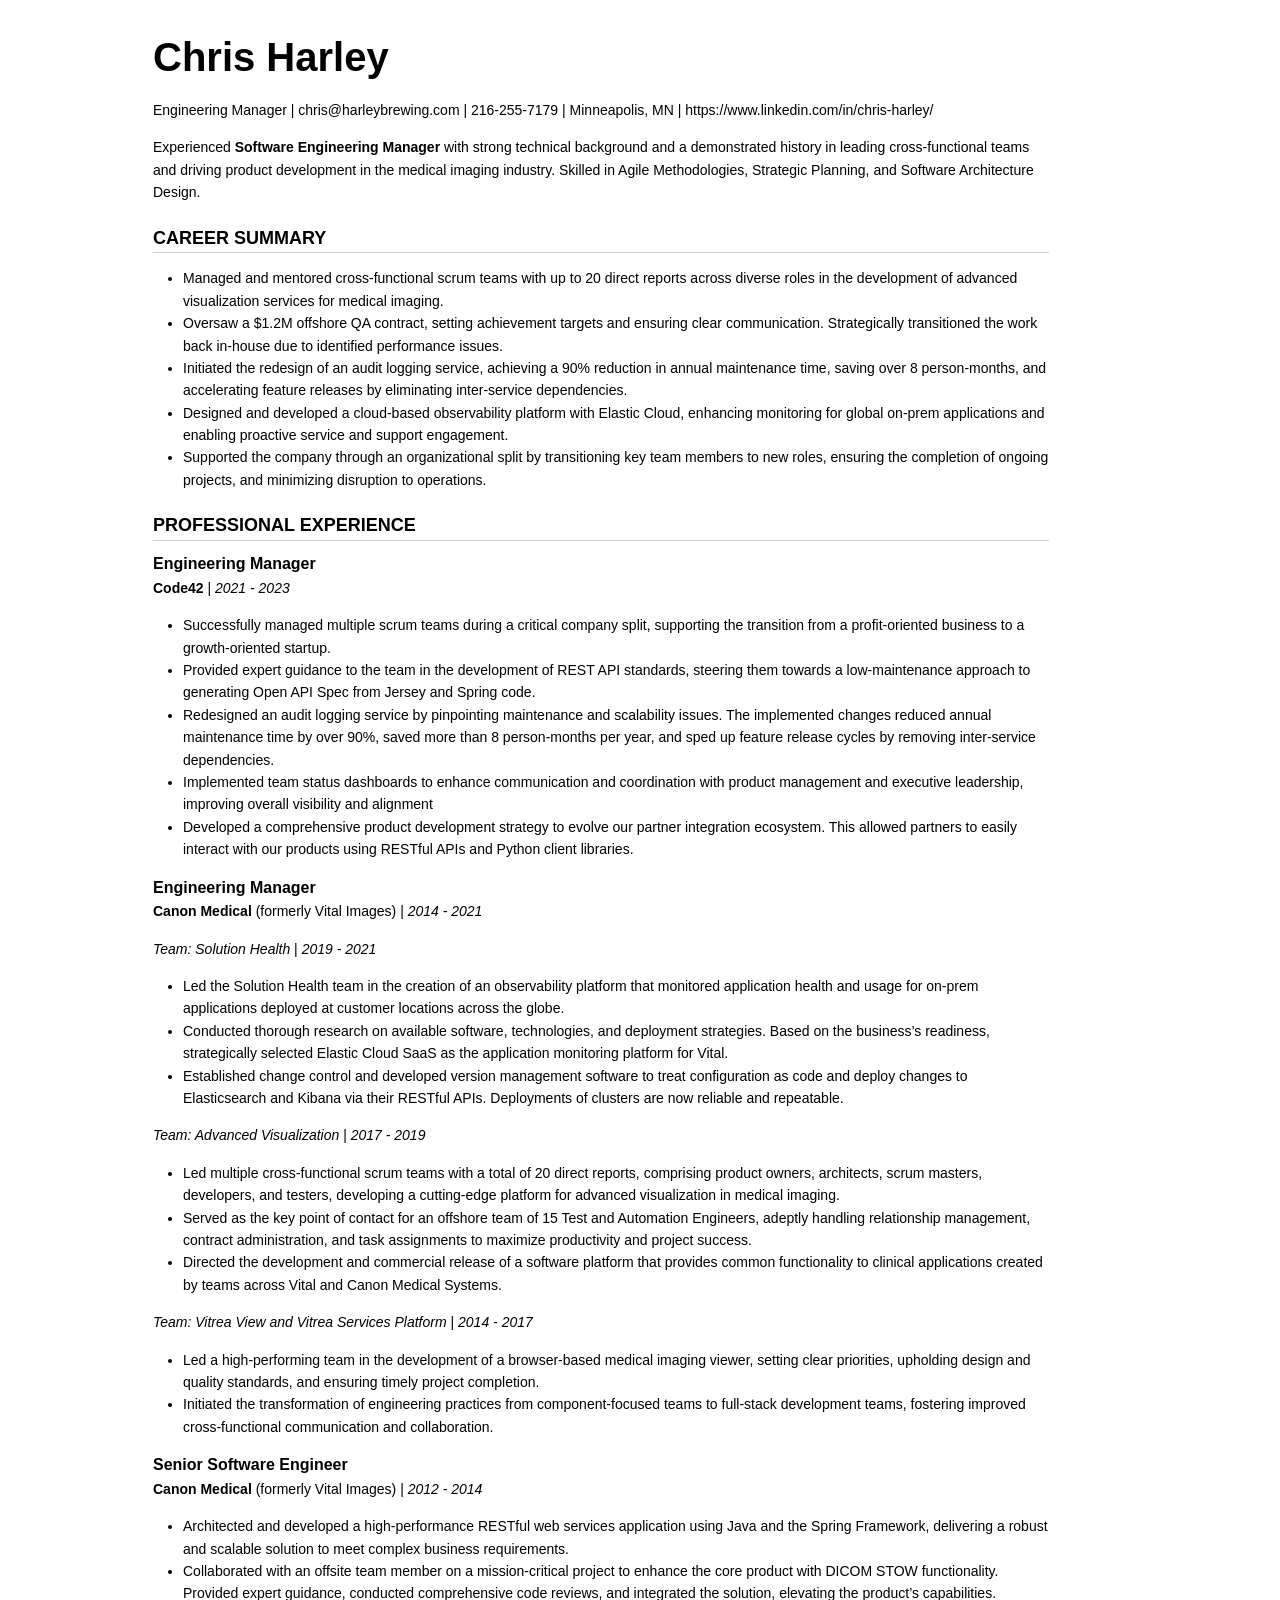
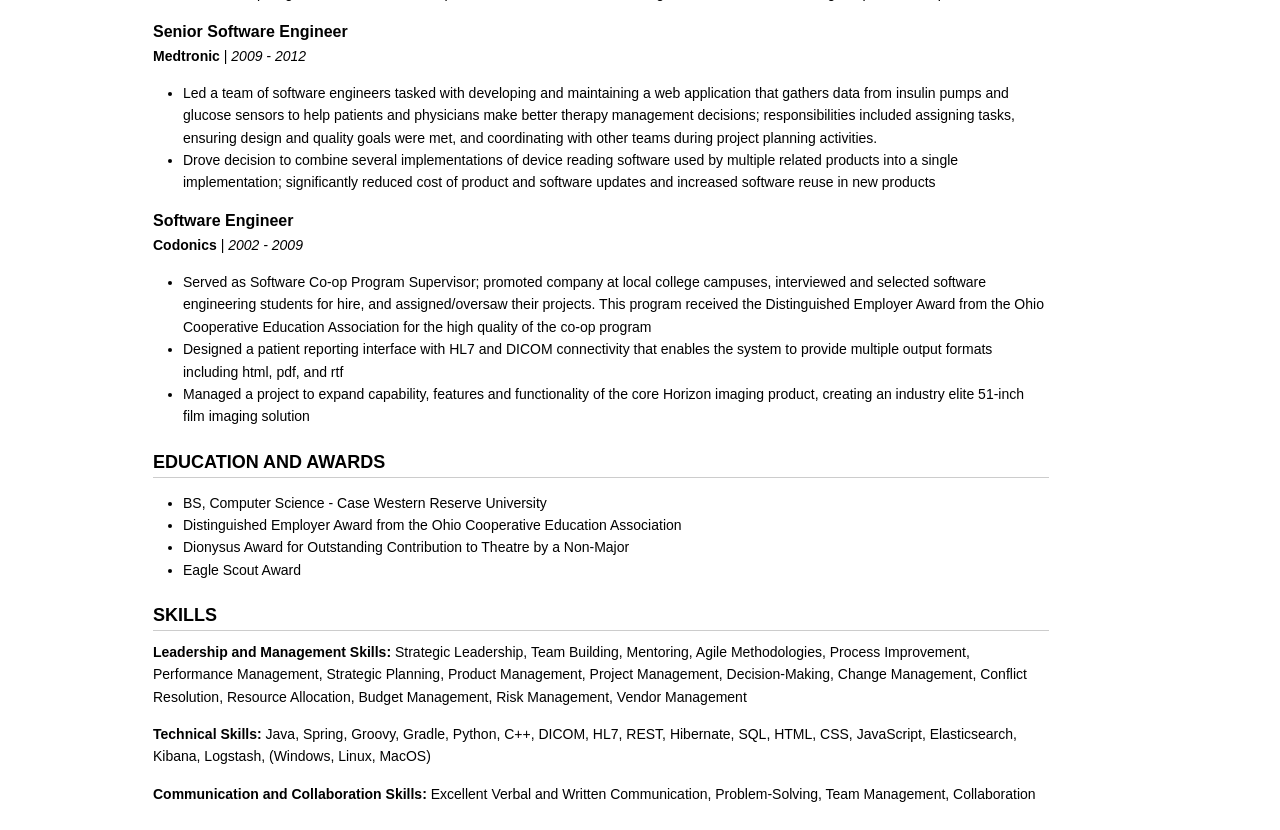
==== chris-harley-resume.html @ dcc88546 "Updated EM Experience at Canon to clarify titles and teams" ====
<!DOCTYPE html>
<html xmlns="http://www.w3.org/1999/xhtml" lang="" xml:lang="">
<head>
  <meta charset="utf-8" />
  <meta name="generator" content="pandoc" />
  <meta name="viewport" content="width=device-width, initial-scale=1.0, user-scalable=yes" />
  <title>chris-harley-resume</title>
  <style>
    code{white-space: pre-wrap;}
    span.smallcaps{font-variant: small-caps;}
    div.columns{display: flex; gap: min(4vw, 1.5em);}
    div.column{flex: auto; overflow-x: auto;}
    div.hanging-indent{margin-left: 1.5em; text-indent: -1.5em;}
    /* The extra [class] is a hack that increases specificity enough to
       override a similar rule in reveal.js */
    ul.task-list[class]{list-style: none;}
    ul.task-list li input[type="checkbox"] {
      font-size: inherit;
      width: 0.8em;
      margin: 0 0.8em 0.2em -1.6em;
      vertical-align: middle;
    }
    .display.math{display: block; text-align: center; margin: 0.5rem auto;}
  </style>
  <link rel="stylesheet" href="css/resume-stylesheet.css" />
  <!--[if lt IE 9]>
    <script src="//cdnjs.cloudflare.com/ajax/libs/html5shiv/3.7.3/html5shiv-printshiv.min.js"></script>
  <![endif]-->
</head>
<body>
<h1 id="chris-harley">Chris Harley</h1>
<p>Engineering Manager | chris@harleybrewing.com | 216-255-7179 |
Minneapolis, MN | https://www.linkedin.com/in/chris-harley/</p>
<p>Experienced <strong>Software Engineering Manager</strong> with strong
technical background and a demonstrated history in leading
cross-functional teams and driving product development in the medical
imaging industry. Skilled in Agile Methodologies, Strategic Planning,
and Software Architecture Design.</p>
<h2 id="career-summary">CAREER SUMMARY</h2>
<ul>
<li>Managed and mentored cross-functional scrum teams with up to 20
direct reports across diverse roles in the development of advanced
visualization services for medical imaging.</li>
<li>Oversaw a $1.2M offshore QA contract, setting achievement targets
and ensuring clear communication. Strategically transitioned the work
back in-house due to identified performance issues.</li>
<li>Initiated the redesign of an audit logging service, achieving a 90%
reduction in annual maintenance time, saving over 8 person-months, and
accelerating feature releases by eliminating inter-service
dependencies.</li>
<li>Designed and developed a cloud-based observability platform with
Elastic Cloud, enhancing monitoring for global on-prem applications and
enabling proactive service and support engagement.</li>
<li>Supported the company through an organizational split by
transitioning key team members to new roles, ensuring the completion of
ongoing projects, and minimizing disruption to operations.</li>
</ul>
<h2 id="professional-experience">PROFESSIONAL EXPERIENCE</h2>
<h3 id="engineering-manager">Engineering Manager</h3>
<p><strong>Code42</strong> | <em>2021 - 2023</em></p>
<ul>
<li>Successfully managed multiple scrum teams during a critical company
split, supporting the transition from a profit-oriented business to a
growth-oriented startup.</li>
<li>Provided expert guidance to the team in the development of REST API
standards, steering them towards a low-maintenance approach to
generating Open API Spec from Jersey and Spring code.</li>
<li>Redesigned an audit logging service by pinpointing maintenance and
scalability issues. The implemented changes reduced annual maintenance
time by over 90%, saved more than 8 person-months per year, and sped up
feature release cycles by removing inter-service dependencies.</li>
<li>Implemented team status dashboards to enhance communication and
coordination with product management and executive leadership, improving
overall visibility and alignment</li>
<li>Developed a comprehensive product development strategy to evolve our
partner integration ecosystem. This allowed partners to easily interact
with our products using RESTful APIs and Python client libraries.</li>
</ul>
<h3 id="engineering-manager-1">Engineering Manager</h3>
<p><strong>Canon Medical</strong> (formerly Vital Images) | <em>2014 -
2021</em></p>
<p><em>Team: Solution Health</em> | <em>2019 - 2021</em></p>
<ul>
<li>Led the Solution Health team in the creation of an observability
platform that monitored application health and usage for on-prem
applications deployed at customer locations across the globe.</li>
<li>Conducted thorough research on available software, technologies, and
deployment strategies. Based on the business’s readiness, strategically
selected Elastic Cloud SaaS as the application monitoring platform for
Vital.</li>
<li>Established change control and developed version management software
to treat configuration as code and deploy changes to Elasticsearch and
Kibana via their RESTful APIs. Deployments of clusters are now reliable
and repeatable.</li>
</ul>
<p><em>Team: Advanced Visualization</em> | <em>2017 - 2019</em></p>
<ul>
<li>Led multiple cross-functional scrum teams with a total of 20 direct
reports, comprising product owners, architects, scrum masters,
developers, and testers, developing a cutting-edge platform for advanced
visualization in medical imaging.</li>
<li>Served as the key point of contact for an offshore team of 15 Test
and Automation Engineers, adeptly handling relationship management,
contract administration, and task assignments to maximize productivity
and project success.</li>
<li>Directed the development and commercial release of a software
platform that provides common functionality to clinical applications
created by teams across Vital and Canon Medical Systems.</li>
</ul>
<p><em>Team: Vitrea View and Vitrea Services Platform</em> | <em>2014 -
2017</em></p>
<ul>
<li>Led a high-performing team in the development of a browser-based
medical imaging viewer, setting clear priorities, upholding design and
quality standards, and ensuring timely project completion.</li>
<li>Initiated the transformation of engineering practices from
component-focused teams to full-stack development teams, fostering
improved cross-functional communication and collaboration.</li>
</ul>
<h3 id="senior-software-engineer">Senior Software Engineer</h3>
<p><strong>Canon Medical</strong> (formerly Vital Images) | <em>2012 -
2014</em></p>
<ul>
<li>Architected and developed a high-performance RESTful web services
application using Java and the Spring Framework, delivering a robust and
scalable solution to meet complex business requirements.</li>
<li>Collaborated with an offsite team member on a mission-critical
project to enhance the core product with DICOM STOW functionality.
Provided expert guidance, conducted comprehensive code reviews, and
integrated the solution, elevating the product’s capabilities.</li>
</ul>
<h3 id="senior-software-engineer-1">Senior Software Engineer</h3>
<p><strong>Medtronic</strong> | <em>2009 - 2012</em></p>
<ul>
<li>Led a team of software engineers tasked with developing and
maintaining a web application that gathers data from insulin pumps and
glucose sensors to help patients and physicians make better therapy
management decisions; responsibilities included assigning tasks,
ensuring design and quality goals were met, and coordinating with other
teams during project planning activities.</li>
<li>Drove decision to combine several implementations of device reading
software used by multiple related products into a single implementation;
significantly reduced cost of product and software updates and increased
software reuse in new products</li>
</ul>
<h3 id="software-engineer">Software Engineer</h3>
<p><strong>Codonics</strong> | <em>2002 - 2009</em></p>
<ul>
<li>Served as Software Co-op Program Supervisor; promoted company at
local college campuses, interviewed and selected software engineering
students for hire, and assigned/oversaw their projects. This program
received the Distinguished Employer Award from the Ohio Cooperative
Education Association for the high quality of the co-op program</li>
<li>Designed a patient reporting interface with HL7 and DICOM
connectivity that enables the system to provide multiple output formats
including html, pdf, and rtf</li>
<li>Managed a project to expand capability, features and functionality
of the core Horizon imaging product, creating an industry elite 51-inch
film imaging solution</li>
</ul>
<h2 id="education-and-awards">EDUCATION AND AWARDS</h2>
<ul>
<li>BS, Computer Science - Case Western Reserve University</li>
<li>Distinguished Employer Award from the Ohio Cooperative Education
Association</li>
<li>Dionysus Award for Outstanding Contribution to Theatre by a
Non-Major</li>
<li>Eagle Scout Award</li>
</ul>
<h2 id="skills">SKILLS</h2>
<p><strong>Leadership and Management Skills:</strong> Strategic
Leadership, Team Building, Mentoring, Agile Methodologies, Process
Improvement, Performance Management, Strategic Planning, Product
Management, Project Management, Decision-Making, Change Management,
Conflict Resolution, Resource Allocation, Budget Management, Risk
Management, Vendor Management</p>
<p><strong>Technical Skills:</strong> Java, Spring, Groovy, Gradle,
Python, C++, DICOM, HL7, REST, Hibernate, SQL, HTML, CSS, JavaScript,
Elasticsearch, Kibana, Logstash, (Windows, Linux, MacOS)</p>
<p><strong>Communication and Collaboration Skills:</strong> Excellent
Verbal and Written Communication, Problem-Solving, Team Management,
Collaboration</p>
</body>
</html>
---- css/resume-stylesheet.css ----
/*! normalize.css v2.1.3 | MIT License | git.io/normalize */

/* ==========================================================================
   HTML5 display definitions
   ========================================================================== */

/**
 * Correct `block` display not defined in IE 8/9.
 */

article,
aside,
details,
figcaption,
figure,
footer,
header,
hgroup,
main,
nav,
section,
summary {
    display: block;
}

/**
 * Correct `inline-block` display not defined in IE 8/9.
 */

audio,
canvas,
video {
    display: inline-block;
}

/**
 * Prevent modern browsers from displaying `audio` without controls.
 * Remove excess height in iOS 5 devices.
 */

audio:not([controls]) {
    display: none;
    height: 0;
}

/**
 * Address `[hidden]` styling not present in IE 8/9.
 * Hide the `template` element in IE, Safari, and Firefox < 22.
 */

[hidden],
template {
    display: none;
}

/* ==========================================================================
   Base
   ========================================================================== */

/**
 * 1. Set default font family to sans-serif.
 * 2. Prevent iOS text size adjust after orientation change, without disabling
 *    user zoom.
 */

html {
    font-family: sans-serif;
    /* 1 */
    -ms-text-size-adjust: 100%;
    /* 2 */
    -webkit-text-size-adjust: 100%;
    /* 2 */
}

/**
 * Remove default margin.
 */

body {
    margin: 0;
}

/* ==========================================================================
   Links
   ========================================================================== */

/**
 * Remove the gray background color from active links in IE 10.
 */

a {
    background: transparent;
}

/**
 * Address `outline` inconsistency between Chrome and other browsers.
 */

a:focus {
    outline: thin dotted;
}

/**
 * Improve readability when focused and also mouse hovered in all browsers.
 */

a:active,
a:hover {
    outline: 0;
}

/* ==========================================================================
   Typography
   ========================================================================== */

/**
 * Address variable `h1` font-size and margin within `section` and `article`
 * contexts in Firefox 4+, Safari 5, and Chrome.
 */

h1 {
    font-size: 2em;
    margin: 0.67em 0;
}

/**
 * Address styling not present in IE 8/9, Safari 5, and Chrome.
 */

abbr[title] {
    border-bottom: 1px dotted;
}

/**
 * Address style set to `bolder` in Firefox 4+, Safari 5, and Chrome.
 */

b,
strong {
    font-weight: bold;
}

/**
 * Address styling not present in Safari 5 and Chrome.
 */

dfn {
    font-style: italic;
}

/**
 * Address differences between Firefox and other browsers.
 */

hr {
    -moz-box-sizing: content-box;
    box-sizing: content-box;
    height: 0;
}

/**
 * Address styling not present in IE 8/9.
 */

mark {
    background: #ff0;
    color: #000;
}

/**
 * Correct font family set oddly in Safari 5 and Chrome.
 */

code,
kbd,
pre,
samp {
    font-family: monospace, serif;
    font-size: 1em;
}

/**
 * Improve readability of pre-formatted text in all browsers.
 */

pre {
    white-space: pre-wrap;
}

/**
 * Set consistent quote types.
 */

q {
    quotes: "\201C""\201D""\2018""\2019";
}

/**
 * Address inconsistent and variable font size in all browsers.
 */

small {
    font-size: 80%;
}

/**
 * Prevent `sub` and `sup` affecting `line-height` in all browsers.
 */

sub,
sup {
    font-size: 75%;
    line-height: 0;
    position: relative;
    vertical-align: baseline;
}

sup {
    top: -0.5em;
}

sub {
    bottom: -0.25em;
}

/* ==========================================================================
   Embedded content
   ========================================================================== */

/**
 * Remove border when inside `a` element in IE 8/9.
 */

img {
    border: 0;
}

/**
 * Correct overflow displayed oddly in IE 9.
 */

svg:not(:root) {
    overflow: hidden;
}

/* ==========================================================================
   Figures
   ========================================================================== */

/**
 * Address margin not present in IE 8/9 and Safari 5.
 */

figure {
    margin: 0;
}

/* ==========================================================================
   Forms
   ========================================================================== */

/**
 * Define consistent border, margin, and padding.
 */

fieldset {
    border: 1px solid #c0c0c0;
    margin: 0 2px;
    padding: 0.35em 0.625em 0.75em;
}

/**
 * 1. Correct `color` not being inherited in IE 8/9.
 * 2. Remove padding so people aren't caught out if they zero out fieldsets.
 */

legend {
    border: 0;
    /* 1 */
    padding: 0;
    /* 2 */
}

/**
 * 1. Correct font family not being inherited in all browsers.
 * 2. Correct font size not being inherited in all browsers.
 * 3. Address margins set differently in Firefox 4+, Safari 5, and Chrome.
 */

button,
input,
select,
textarea {
    font-family: inherit;
    /* 1 */
    font-size: 100%;
    /* 2 */
    margin: 0;
    /* 3 */
}

/**
 * Address Firefox 4+ setting `line-height` on `input` using `!important` in
 * the UA stylesheet.
 */

button,
input {
    line-height: normal;
}

/**
 * Address inconsistent `text-transform` inheritance for `button` and `select`.
 * All other form control elements do not inherit `text-transform` values.
 * Correct `button` style inheritance in Chrome, Safari 5+, and IE 8+.
 * Correct `select` style inheritance in Firefox 4+ and Opera.
 */

button,
select {
    text-transform: none;
}

/**
 * 1. Avoid the WebKit bug in Android 4.0.* where (2) destroys native `audio`
 *    and `video` controls.
 * 2. Correct inability to style clickable `input` types in iOS.
 * 3. Improve usability and consistency of cursor style between image-type
 *    `input` and others.
 */

button,
html input[type="button"],
/* 1 */
input[type="reset"],
input[type="submit"] {
    -webkit-appearance: button;
    /* 2 */
    cursor: pointer;
    /* 3 */
}

/**
 * Re-set default cursor for disabled elements.
 */

button[disabled],
html input[disabled] {
    cursor: default;
}

/**
 * 1. Address box sizing set to `content-box` in IE 8/9/10.
 * 2. Remove excess padding in IE 8/9/10.
 */

input[type="checkbox"],
input[type="radio"] {
    box-sizing: border-box;
    /* 1 */
    padding: 0;
    /* 2 */
}

/**
 * 1. Address `appearance` set to `searchfield` in Safari 5 and Chrome.
 * 2. Address `box-sizing` set to `border-box` in Safari 5 and Chrome
 *    (include `-moz` to future-proof).
 */

input[type="search"] {
    -webkit-appearance: textfield;
    /* 1 */
    -moz-box-sizing: content-box;
    -webkit-box-sizing: content-box;
    /* 2 */
    box-sizing: content-box;
}

/**
 * Remove inner padding and search cancel button in Safari 5 and Chrome
 * on OS X.
 */

input[type="search"]::-webkit-search-cancel-button,
input[type="search"]::-webkit-search-decoration {
    -webkit-appearance: none;
}

/**
 * Remove inner padding and border in Firefox 4+.
 */

button::-moz-focus-inner,
input::-moz-focus-inner {
    border: 0;
    padding: 0;
}

/**
 * 1. Remove default vertical scrollbar in IE 8/9.
 * 2. Improve readability and alignment in all browsers.
 */

textarea {
    overflow: auto;
    /* 1 */
    vertical-align: top;
    /* 2 */
}

/* ==========================================================================
   Tables
   ========================================================================== */

/**
 * Remove most spacing between table cells.
 */

table {
    border-collapse: collapse;
    border-spacing: 0;
}

.go-top {
    position: fixed;
    bottom: 2em;
    right: 2em;
    text-decoration: none;
    background-color: #E0E0E0;
    font-size: 12px;
    padding: 1em;
    display: inline;
}

/* Github css */


@font-face {
    font-family: 'Roboto';
    font-style: normal;
    font-weight: 100;
    src: local('Roboto Thin'), local('Roboto-Thin'), url(http://themes.googleusercontent.com/static/fonts/roboto/v10/vzIUHo9z-oJ4WgkpPOtg1_esZW2xOQ-xsNqO47m55DA.woff) format('woff');
}


html,
body {
    margin: auto;
    padding-right: 1em;
    padding-left: 1em;
    max-width: 64em;
    color: black;
}

*:not('#mkdbuttons') {
    margin: 0;
    padding: 0
}

body {
    font: 13.34pxHelvetica;
    -webkit-font-smoothing: subpixel-antialiased;
    line-height: 1.4;
    padding: 3px;
    background: #fff;
    border-radius: 3px;
    -moz-border-radius: 3px;
    -webkit-border-radius: 3px
}

p {
    margin: 1em 0
}

a {
    color: #4183c4;
    text-decoration: none
}

body {
    background-color: #fff;
    padding: 10px;
    margin: 15px;
    font-size: 14px;
    line-height: 1.6
}

body>*:first-child {
    margin-top: 0 !important
}

body>*:last-child {
    margin-bottom: 0 !important
}

@media screen {
    body {
        box-shadow: none
    }
}

h1,
h2,
h3,
h4,
h5,
h6 {
    margin: 20px 0 10px;
    padding: 0;
    font-weight: bold;
    -webkit-font-smoothing: subpixel-antialiased;
    cursor: text
}

h1 {
    font-size: 40px;
    color: #000;
    text-align: left
}

h2 {
    font-size: 18px;
    border-bottom: 1px solid #ccc;
    color: #000
}

h3 {
    font-size: 16px;
    color: #000;
    -webkit-margin-before: 0.01em;
    -webkit-margin-after: 0.01em;
}

h4 {
    font-size: 14px;
    color: #000;
    text-align: center;
    -webkit-margin-before: 0.02em;
    -webkit-margin-after: 0.02em;
}

h5 {
    font-size: 14px;
    color: #333;
    text-align: center
}

h6 {
    color: #777;
    font-size: 14px;
    text-align: center
}

p,
blockquote,
table,
pre {
    margin: 15px 0
}

ul {
    padding-left: 30px
}

ol {
    padding-left: 30px
}

ol li ul:first-of-type {
    margin-top: 0
}

hr {
    background: transparent url([data-uri]) repeat-x 0 0;
    border: 0 none;
    color: #ccc;
    height: 4px;
    padding: 0
}

body>h2:first-child {
    margin-top: 0;
    padding-top: 0
}

body>h1:first-child {
    margin-top: 0;
    padding-top: 0
}

body>h1:first-child+h2 {
    margin-top: 0;
    padding-top: 0
}

body>h3:first-child,
body>h4:first-child,
body>h5:first-child,
body>h6:first-child {
    margin-top: 0;
    padding-top: 0
}

a:first-child h1,
a:first-child h2,
a:first-child h3,
a:first-child h4,
a:first-child h5,
a:first-child h6 {
    margin-top: 0;
    padding-top: 0
}

h1+p,
h2+p,
h3+p,
h4+p,
h5+p,
h6+p,
ul li>:first-child,
ol li>:first-child {
    margin-top: 0
}

dl {
    padding: 0
}

dl dt {
    font-size: 14px;
    font-weight: bold;
    font-style: italic;
    padding: 0;
    margin: 15px 0 5px
}

dl dt:first-child {
    padding: 0
}

dl dt>:first-child {
    margin-top: 0
}

dl dt>:last-child {
    margin-bottom: 0
}

dl dd {
    margin: 0 0 15px;
    padding: 0 15px
}

dl dd>:first-child {
    margin-top: 0
}

dl dd>:last-child {
    margin-bottom: 0
}

blockquote {
    border-left: 4px solid #DDD;
    padding: 0 15px;
    color: #777
}

blockquote>:first-child {
    margin-top: 0
}

blockquote>:last-child {
    margin-bottom: 0
}

table {
    border-collapse: collapse;
    border-spacing: 0;
    font-size: 100%;
    font: inherit
}

table th {
    font-weight: bold;
    border: 1px solid #ccc;
    padding: 6px 13px
}

table td {
    border: 1px solid #ccc;
    padding: 6px 13px
}

table tr {
    border-top: 1px solid #ccc;
    background-color: #fff
}

table tr:nth-child(2n) {
    background-color: #f8f8f8
}

img {
    max-width: 100%
}

code,
tt {
    margin: 0 2px;
    padding: 0 5px;
    white-space: nowrap;
    border: 1px solid #eaeaea;
    background-color: #f8f8f8;
    border-radius: 3px;
    font-family: Consolas, 'Liberation Mono', Courier, monospace;
    font-size: 12px;
    color: #333
}

pre>code {
    margin: 0;
    padding: 0;
    white-space: pre;
    border: 0;
    background: transparent
}

.highlight pre {
    background-color: #f8f8f8;
    border: 1px solid #ccc;
    font-size: 13px;
    line-height: 19px;
    overflow: auto;
    padding: 6px 10px;
    border-radius: 3px
}

pre {
    background-color: #f8f8f8;
    border: 1px solid #ccc;
    font-size: 13px;
    line-height: 19px;
    overflow: auto;
    padding: 6px 10px;
    border-radius: 3px
}

pre code,
pre tt {
    background-color: transparent;
    border: 0
}

.poetry pre {
    font-family: Georgia, Garamond, serif !important;
    font-style: italic;
    font-size: 110% !important;
    line-height: 1.6em;
    display: block;
    margin-left: 1em
}

.poetry pre code {
    font-family: Georgia, Garamond, serif !important;
    word-break: break-all;
    word-break: break-word;
    -webkit-hyphens: auto;
    -moz-hyphens: auto;
    hyphens: auto;
    white-space: pre-wrap
}

sup,
sub,
a.footnote {
    font-size: 1.4ex;
    height: 0;
    line-height: 1;
    vertical-align: super;
    position: relative
}

sub {
    vertical-align: sub;
    top: -1px
}

@media print {
    body {
        background: #fff
    }

    img,
    pre,
    blockquote,
    table,
    figure {
        page-break-inside: avoid
    }

    body {
        background: #fff;
        border: 0
    }

    code {
        background-color: #fff;
        color: #333 !important;
        padding: 0 .2em;
        border: 1px solid #dedede
    }

    pre {
        background: #fff
    }

    pre code {
        background-color: white !important;
        overflow: visible
    }
}

@media screen {
    body.inverted {
        color: #eee !important;
        border-color: #555;
        box-shadow: none
    }

    .inverted body,
    .inverted hr .inverted p,
    .inverted td,
    .inverted li,
    .inverted h1,
    .inverted h2,
    .inverted h3,
    .inverted h4,
    .inverted h5,
    .inverted h6,
    .inverted th,
    .inverted .math,
    .inverted caption,
    .inverted dd,
    .inverted dt,
    .inverted blockquote {
        color: #eee !important;
        border-color: #555;
        box-shadow: none
    }

    .inverted td,
    .inverted th {
        background: #333
    }

    .inverted h2 {
        border-color: #555
    }

    .inverted hr {
        border-color: #777;
        border-width: 1px !important
    }

    ::selection {
        background: rgba(157, 193, 200, 0.5)
    }

    h1::selection {
        background-color: rgba(45, 156, 208, 0.3)
    }

    h2::selection {
        background-color: rgba(90, 182, 224, 0.3)
    }

    h3::selection,
    h4::selection,
    h5::selection,
    h6::selection,
    li::selection,
    ol::selection {
        background-color: rgba(133, 201, 232, 0.3)
    }

    code::selection {
        background-color: rgba(0, 0, 0, 0.7);
        color: #eee
    }

    code span::selection {
        background-color: rgba(0, 0, 0, 0.7) !important;
        color: #eee !important
    }

    a::selection {
        background-color: rgba(255, 230, 102, 0.2)
    }

    .inverted a::selection {
        background-color: rgba(255, 230, 102, 0.6)
    }

    td::selection,
    th::selection,
    caption::selection {
        background-color: rgba(180, 237, 95, 0.5)
    }

    .inverted {
        background: #0b2531;
        background: #252a2a
    }

    .inverted body {
        background: #252a2a
    }

    .inverted a {
        color: #acd1d5
    }
}

.highlight .c {
    color: #998;
    font-style: italic
}

.highlight .err {
    color: #a61717;
    background-color: #e3d2d2
}

.highlight .k,
.highlight .o {
    font-weight: bold
}

.highlight .cm {
    color: #998;
    font-style: italic
}

.highlight .cp {
    color: #999;
    font-weight: bold
}

.highlight .c1 {
    color: #998;
    font-style: italic
}

.highlight .cs {
    color: #999;
    font-weight: bold;
    font-style: italic
}

.highlight .gd {
    color: #000;
    background-color: #fdd
}

.highlight .gd .x {
    color: #000;
    background-color: #faa
}

.highlight .ge {
    font-style: italic
}

.highlight .gr {
    color: #a00
}

.highlight .gh {
    color: #999
}

.highlight .gi {
    color: #000;
    background-color: #dfd
}

.highlight .gi .x {
    color: #000;
    background-color: #afa
}

.highlight .go {
    color: #888
}

.highlight .gp {
    color: #555
}

.highlight .gs {
    font-weight: bold
}

.highlight .gu {
    color: #800080;
    font-weight: bold
}

.highlight .gt {
    color: #a00
}

.highlight .kc,
.highlight .kd,
.highlight .kn,
.highlight .kp,
.highlight .kr {
    font-weight: bold
}

.highlight .kt {
    color: #458;
    font-weight: bold
}

.highlight .m {
    color: #099
}

.highlight .s {
    color: #d14
}

.highlight .na {
    color: #008080
}

.highlight .nb {
    color: #0086b3
}

.highlight .nc {
    color: #458;
    font-weight: bold
}

.highlight .no {
    color: #008080
}

.highlight .ni {
    color: #800080
}

.highlight .ne,
.highlight .nf {
    color: #900;
    font-weight: bold
}

.highlight .nn {
    color: #555
}

.highlight .nt {
    color: #000080
}

.highlight .nv {
    color: #008080
}

.highlight .ow {
    font-weight: bold
}

.highlight .w {
    color: #bbb
}

.highlight .mf,
.highlight .mh,
.highlight .mi,
.highlight .mo {
    color: #099
}

.highlight .sb,
.highlight .sc,
.highlight .sd,
.highlight .s2,
.highlight .se,
.highlight .sh,
.highlight .si,
.highlight .sx {
    color: #d14
}

.highlight .sr {
    color: #009926
}

.highlight .s1 {
    color: #d14
}

.highlight .ss {
    color: #990073
}

.highlight .bp {
    color: #999
}

.highlight .vc,
.highlight .vg,
.highlight .vi {
    color: #008080
}

.highlight .il {
    color: #099
}

.highlight .gc {
    color: #999;
    background-color: #eaf2f5
}

.type-csharp .highlight .k,
.type-csharp .highlight .kt {
    color: #00F
}

.type-csharp .highlight .nf {
    color: #000;
    font-weight: normal
}

.type-csharp .highlight .nc {
    color: #2b91af
}

.type-csharp .highlight .nn {
    color: #000
}

.type-csharp .highlight .s,
.type-csharp .highlight .sc {
    color: #a31515
}

.author {
    display: none
}
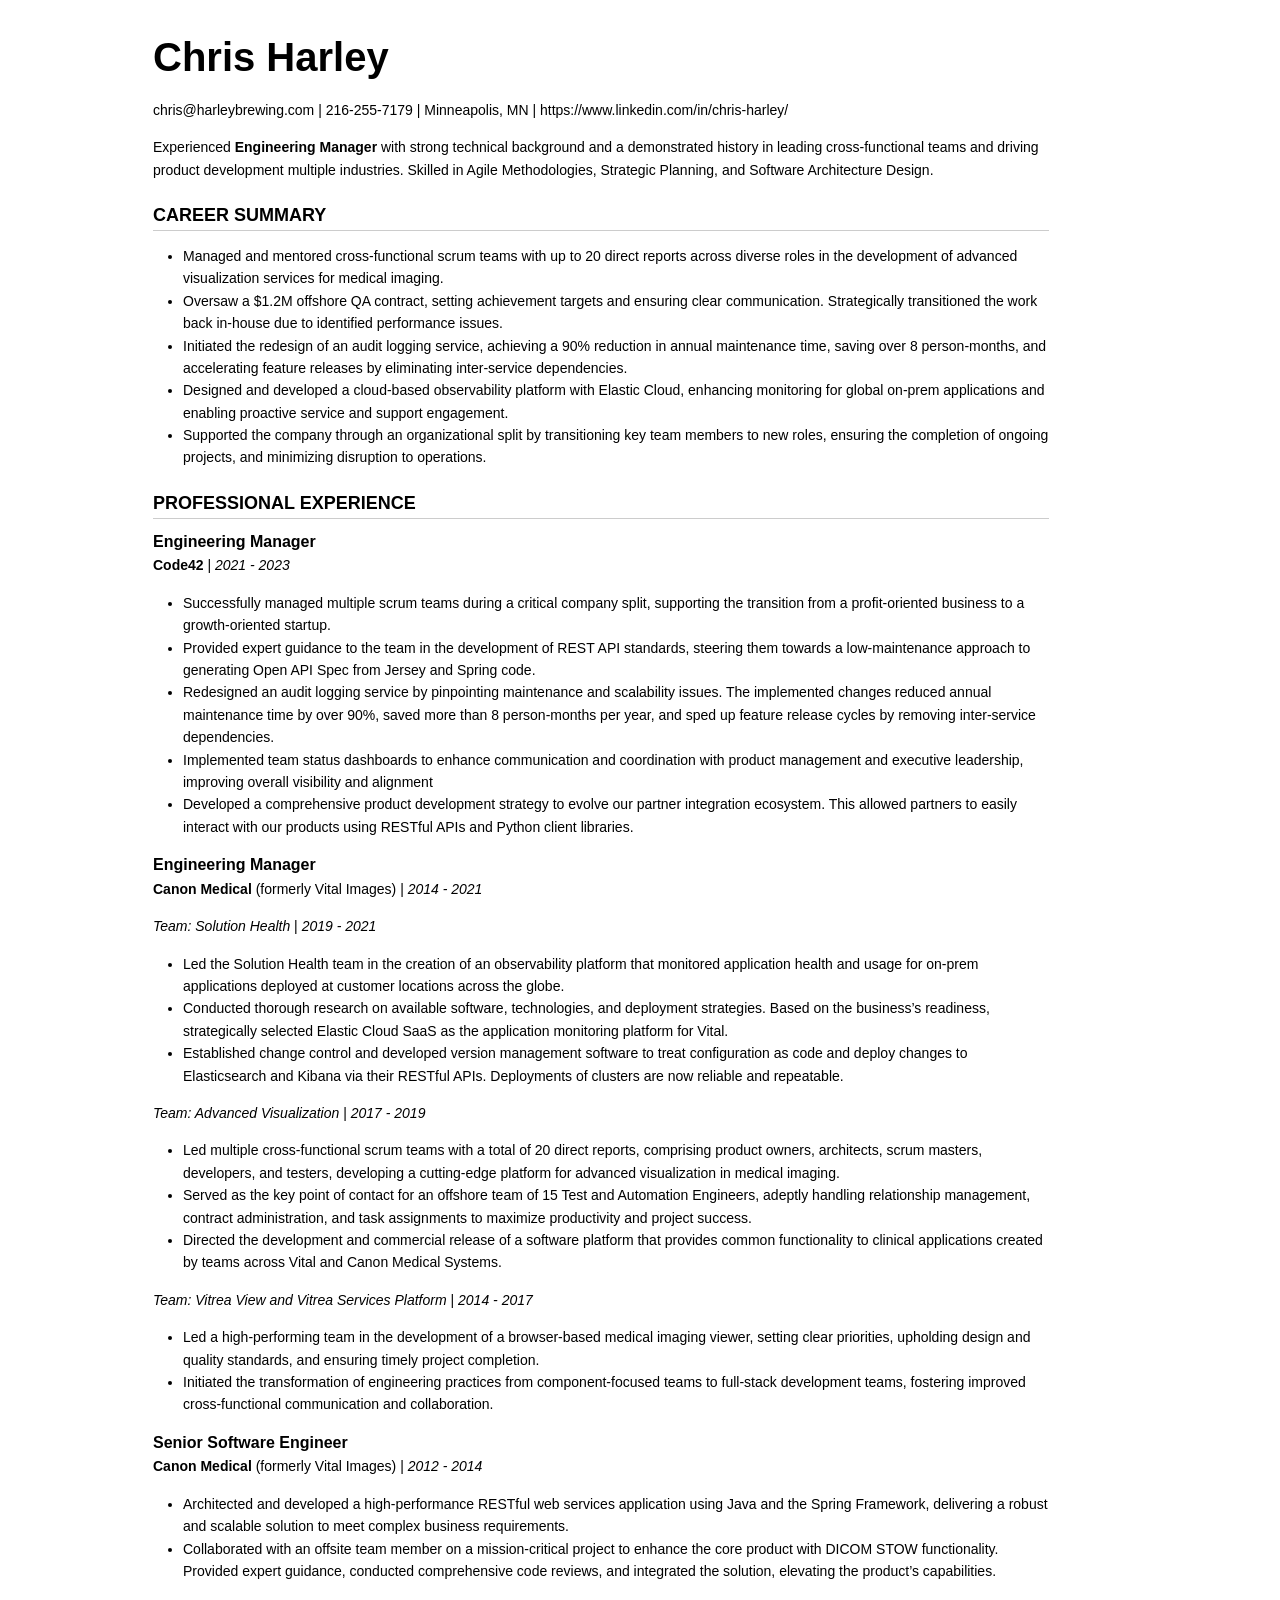
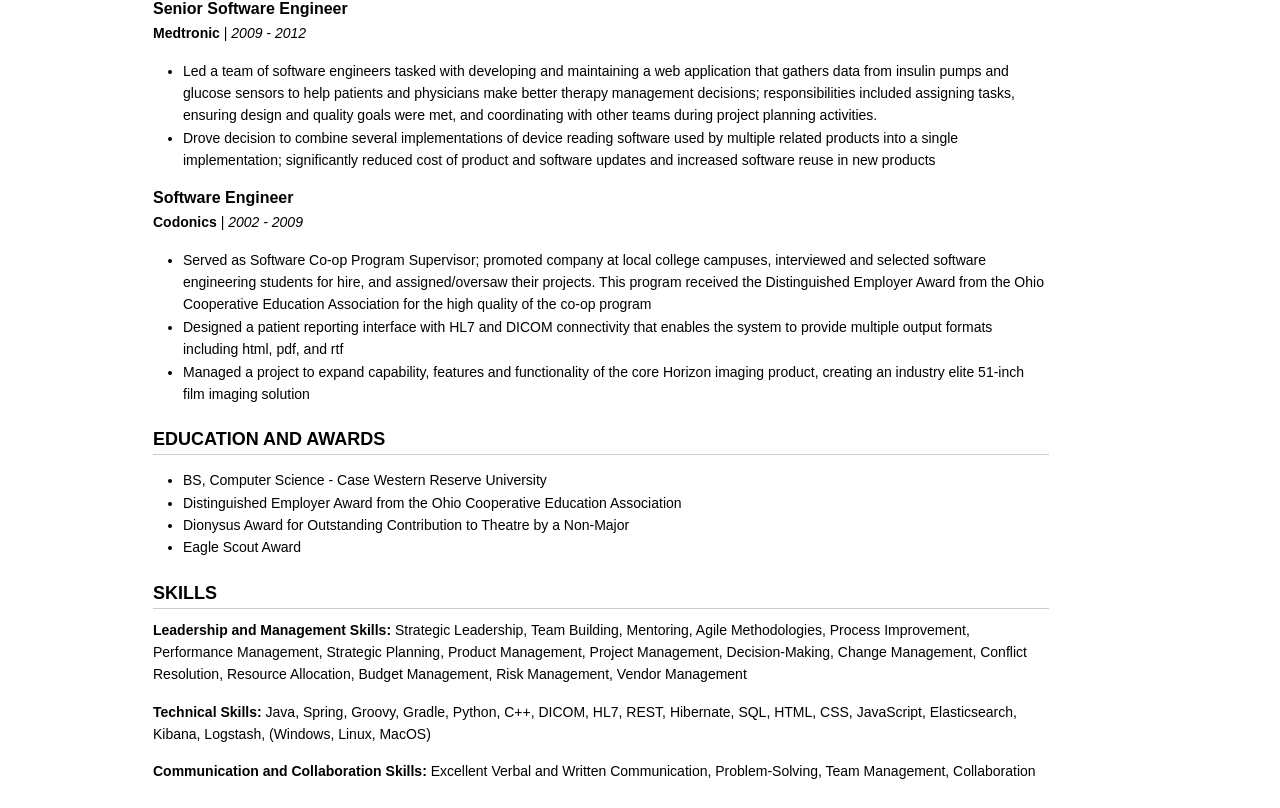
==== commit 49e16e11: "Updated headline, reduced to fit on two lines" ====
--- a/chris-harley-resume.html
+++ b/chris-harley-resume.html
@@ -29,13 +29,13 @@
 </head>
 <body>
 <h1 id="chris-harley">Chris Harley</h1>
-<p>Engineering Manager | chris@harleybrewing.com | 216-255-7179 |
-Minneapolis, MN | https://www.linkedin.com/in/chris-harley/</p>
-<p>Experienced <strong>Software Engineering Manager</strong> with strong
+<p>chris@harleybrewing.com | 216-255-7179 | Minneapolis, MN |
+https://www.linkedin.com/in/chris-harley/</p>
+<p>Experienced <strong>Engineering Manager</strong> with strong
 technical background and a demonstrated history in leading
-cross-functional teams and driving product development in the medical
-imaging industry. Skilled in Agile Methodologies, Strategic Planning,
-and Software Architecture Design.</p>
+cross-functional teams and driving product development multiple
+industries. Skilled in Agile Methodologies, Strategic Planning, and
+Software Architecture Design.</p>
 <h2 id="career-summary">CAREER SUMMARY</h2>
 <ul>
 <li>Managed and mentored cross-functional scrum teams with up to 20
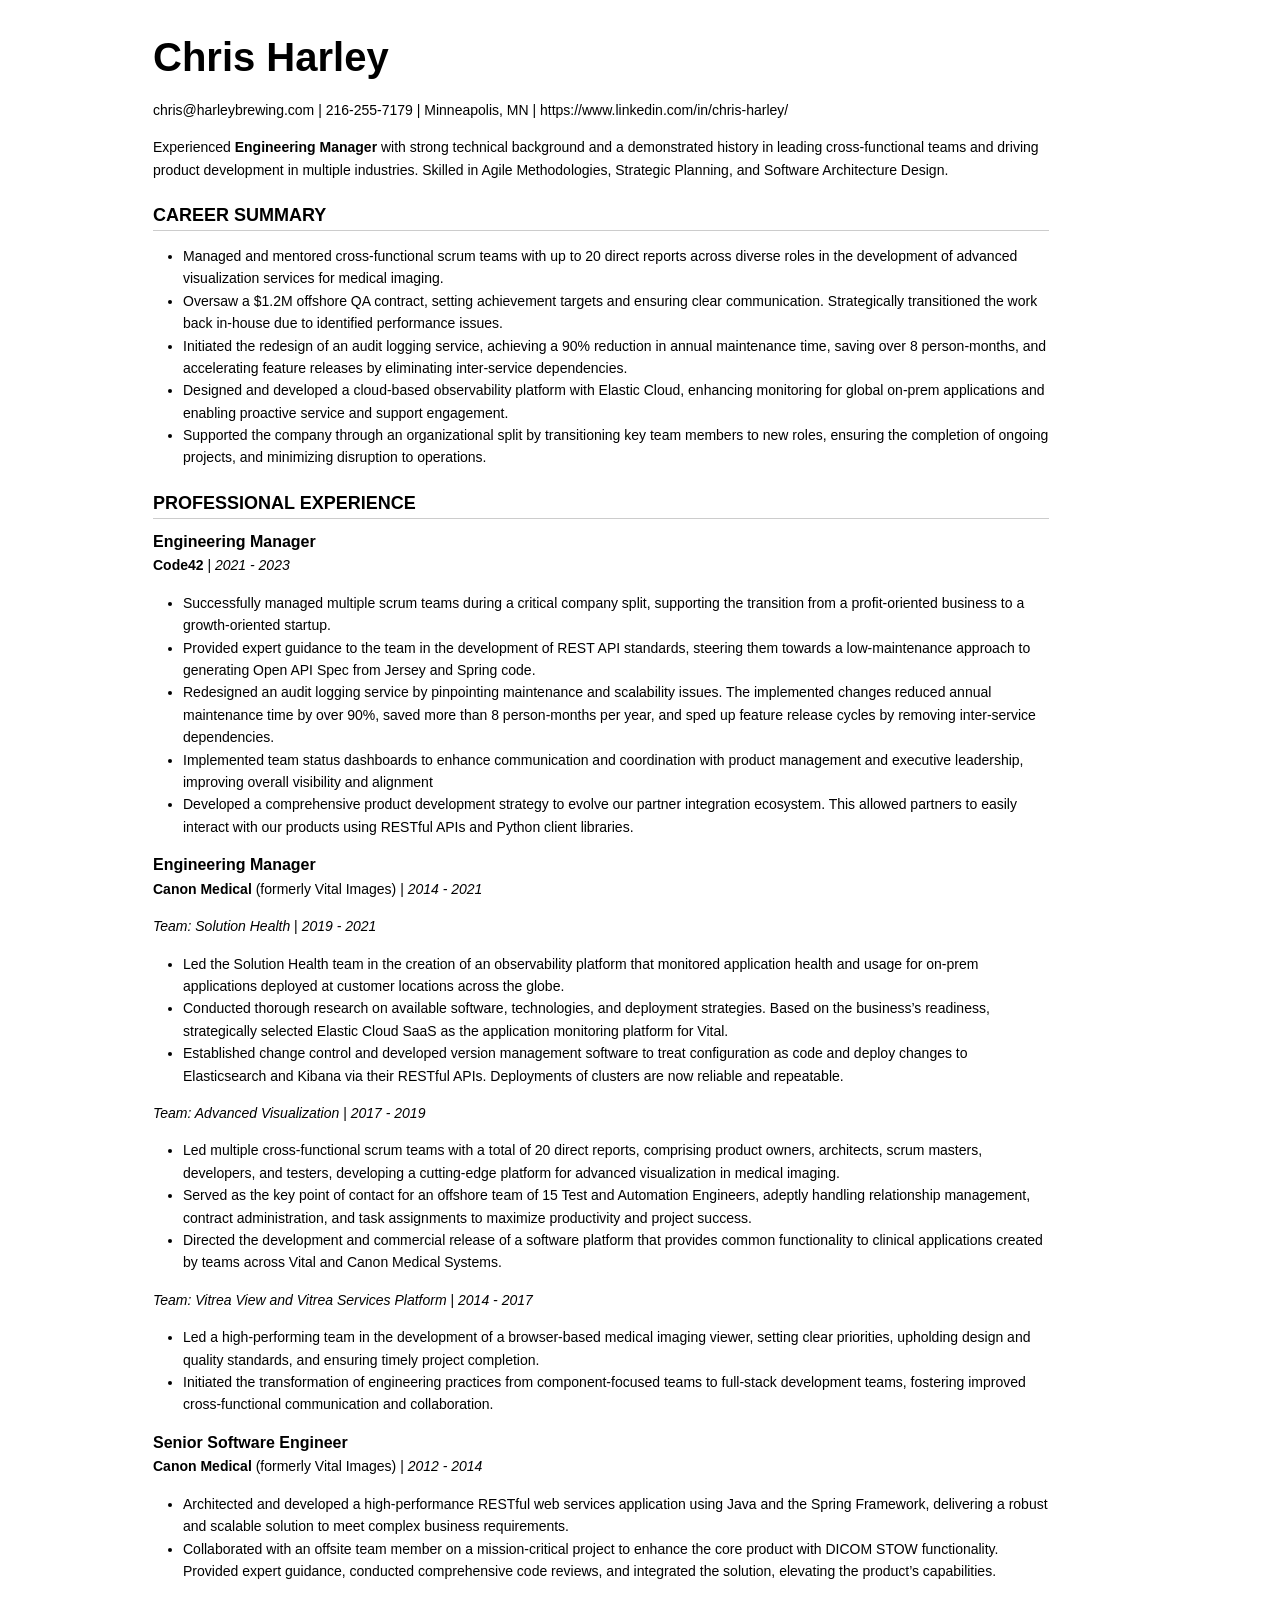
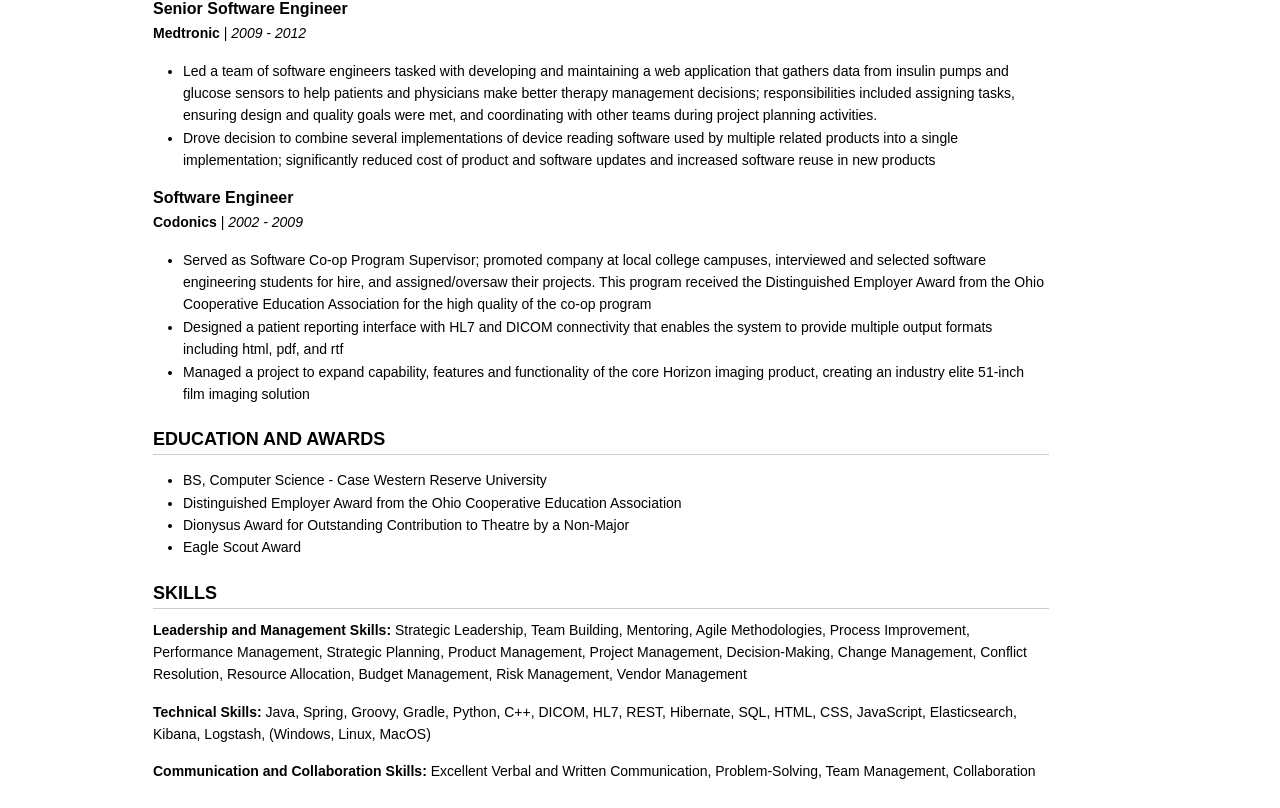
==== commit c55c4529: "Fixed Typo in Headline" ====
--- a/chris-harley-resume.html
+++ b/chris-harley-resume.html
@@ -33,7 +33,7 @@
 https://www.linkedin.com/in/chris-harley/</p>
 <p>Experienced <strong>Engineering Manager</strong> with strong
 technical background and a demonstrated history in leading
-cross-functional teams and driving product development multiple
+cross-functional teams and driving product development in multiple
 industries. Skilled in Agile Methodologies, Strategic Planning, and
 Software Architecture Design.</p>
 <h2 id="career-summary">CAREER SUMMARY</h2>
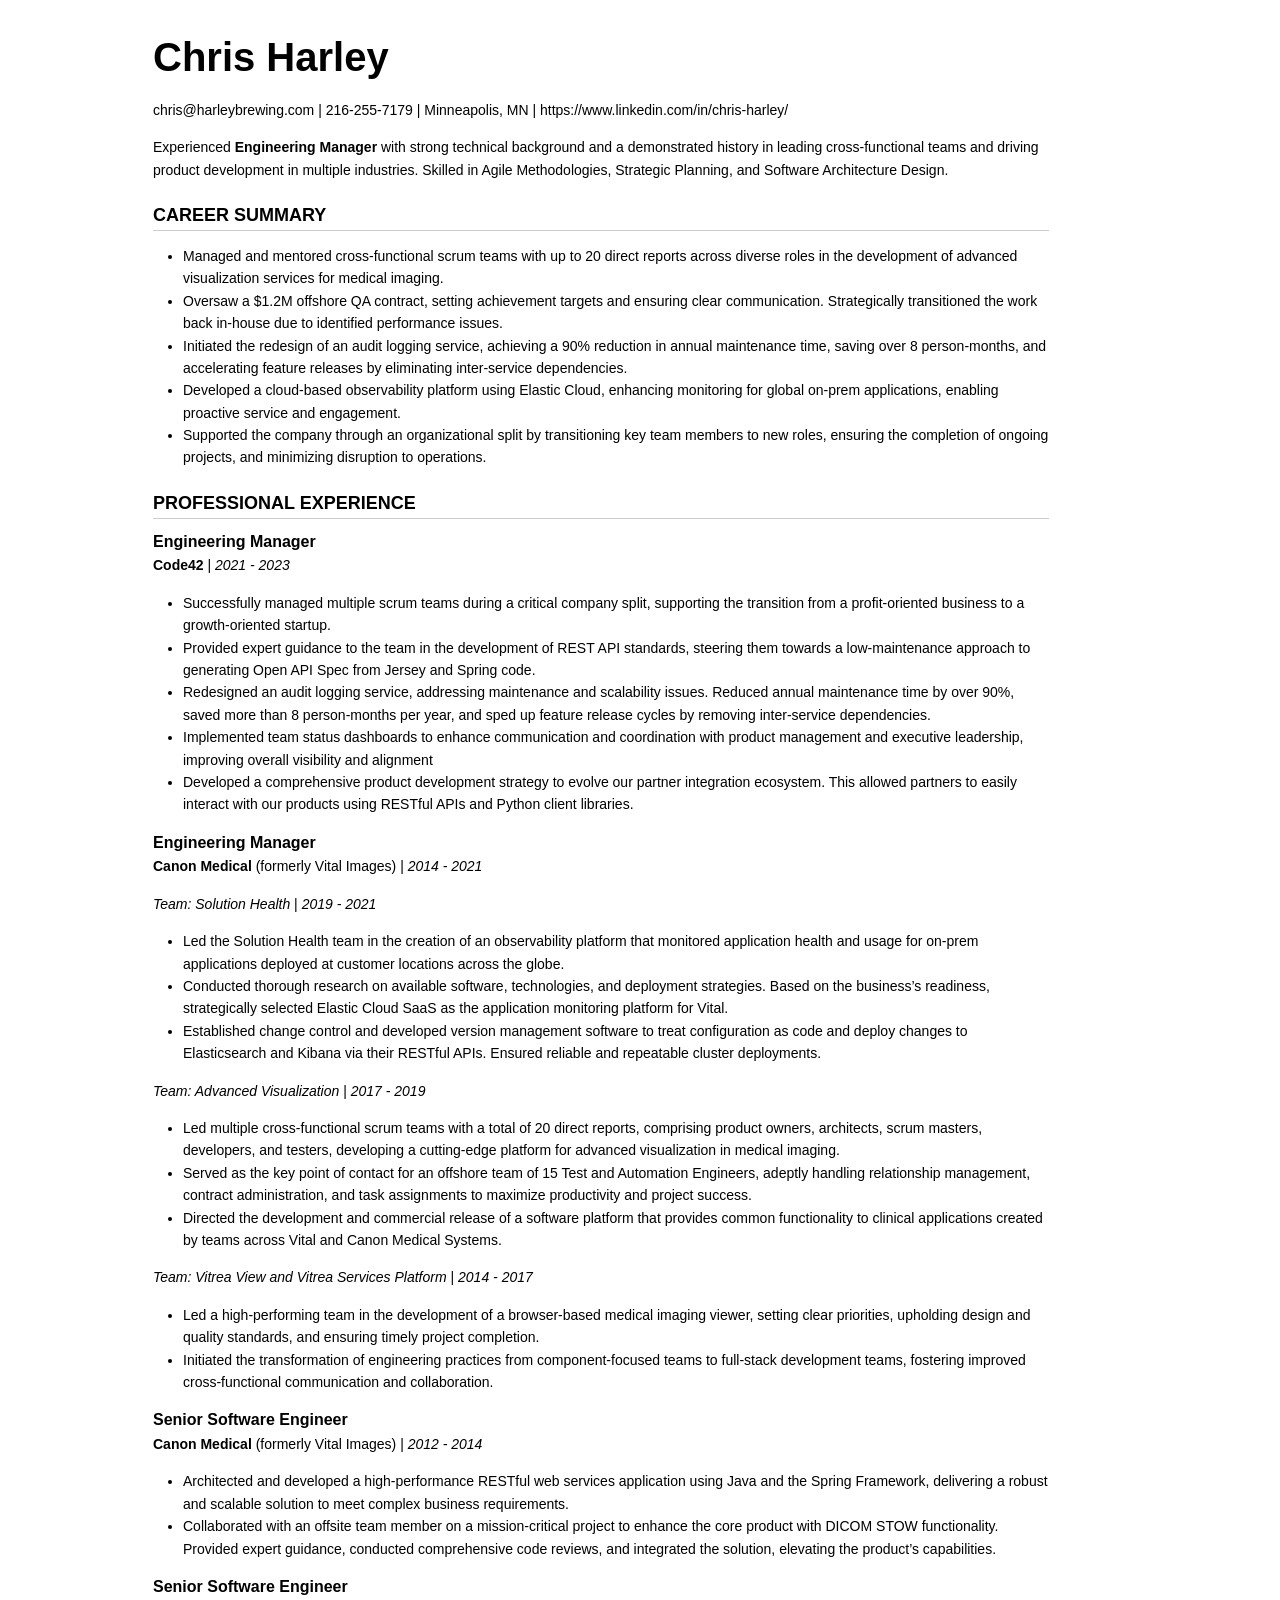
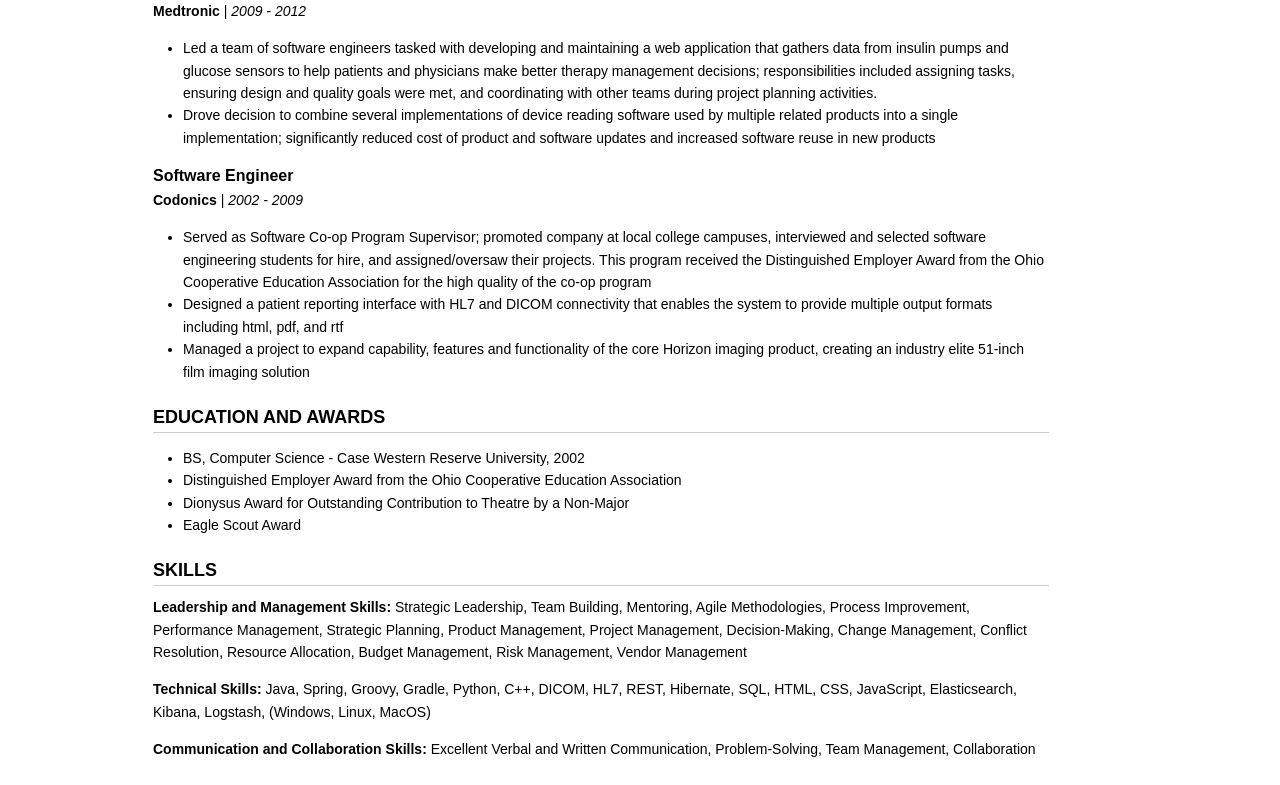
==== commit ab69b544: "Minor Resume Updates'" ====
--- a/chris-harley-resume.html
+++ b/chris-harley-resume.html
@@ -48,9 +48,9 @@
 reduction in annual maintenance time, saving over 8 person-months, and
 accelerating feature releases by eliminating inter-service
 dependencies.</li>
-<li>Designed and developed a cloud-based observability platform with
-Elastic Cloud, enhancing monitoring for global on-prem applications and
-enabling proactive service and support engagement.</li>
+<li>Developed a cloud-based observability platform using Elastic Cloud,
+enhancing monitoring for global on-prem applications, enabling proactive
+service and engagement.</li>
 <li>Supported the company through an organizational split by
 transitioning key team members to new roles, ensuring the completion of
 ongoing projects, and minimizing disruption to operations.</li>
@@ -65,10 +65,10 @@
 <li>Provided expert guidance to the team in the development of REST API
 standards, steering them towards a low-maintenance approach to
 generating Open API Spec from Jersey and Spring code.</li>
-<li>Redesigned an audit logging service by pinpointing maintenance and
-scalability issues. The implemented changes reduced annual maintenance
-time by over 90%, saved more than 8 person-months per year, and sped up
-feature release cycles by removing inter-service dependencies.</li>
+<li>Redesigned an audit logging service, addressing maintenance and
+scalability issues. Reduced annual maintenance time by over 90%, saved
+more than 8 person-months per year, and sped up feature release cycles
+by removing inter-service dependencies.</li>
 <li>Implemented team status dashboards to enhance communication and
 coordination with product management and executive leadership, improving
 overall visibility and alignment</li>
@@ -90,8 +90,8 @@
 Vital.</li>
 <li>Established change control and developed version management software
 to treat configuration as code and deploy changes to Elasticsearch and
-Kibana via their RESTful APIs. Deployments of clusters are now reliable
-and repeatable.</li>
+Kibana via their RESTful APIs. Ensured reliable and repeatable cluster
+deployments.</li>
 </ul>
 <p><em>Team: Advanced Visualization</em> | <em>2017 - 2019</em></p>
 <ul>
@@ -160,7 +160,7 @@
 </ul>
 <h2 id="education-and-awards">EDUCATION AND AWARDS</h2>
 <ul>
-<li>BS, Computer Science - Case Western Reserve University</li>
+<li>BS, Computer Science - Case Western Reserve University, 2002</li>
 <li>Distinguished Employer Award from the Ohio Cooperative Education
 Association</li>
 <li>Dionysus Award for Outstanding Contribution to Theatre by a
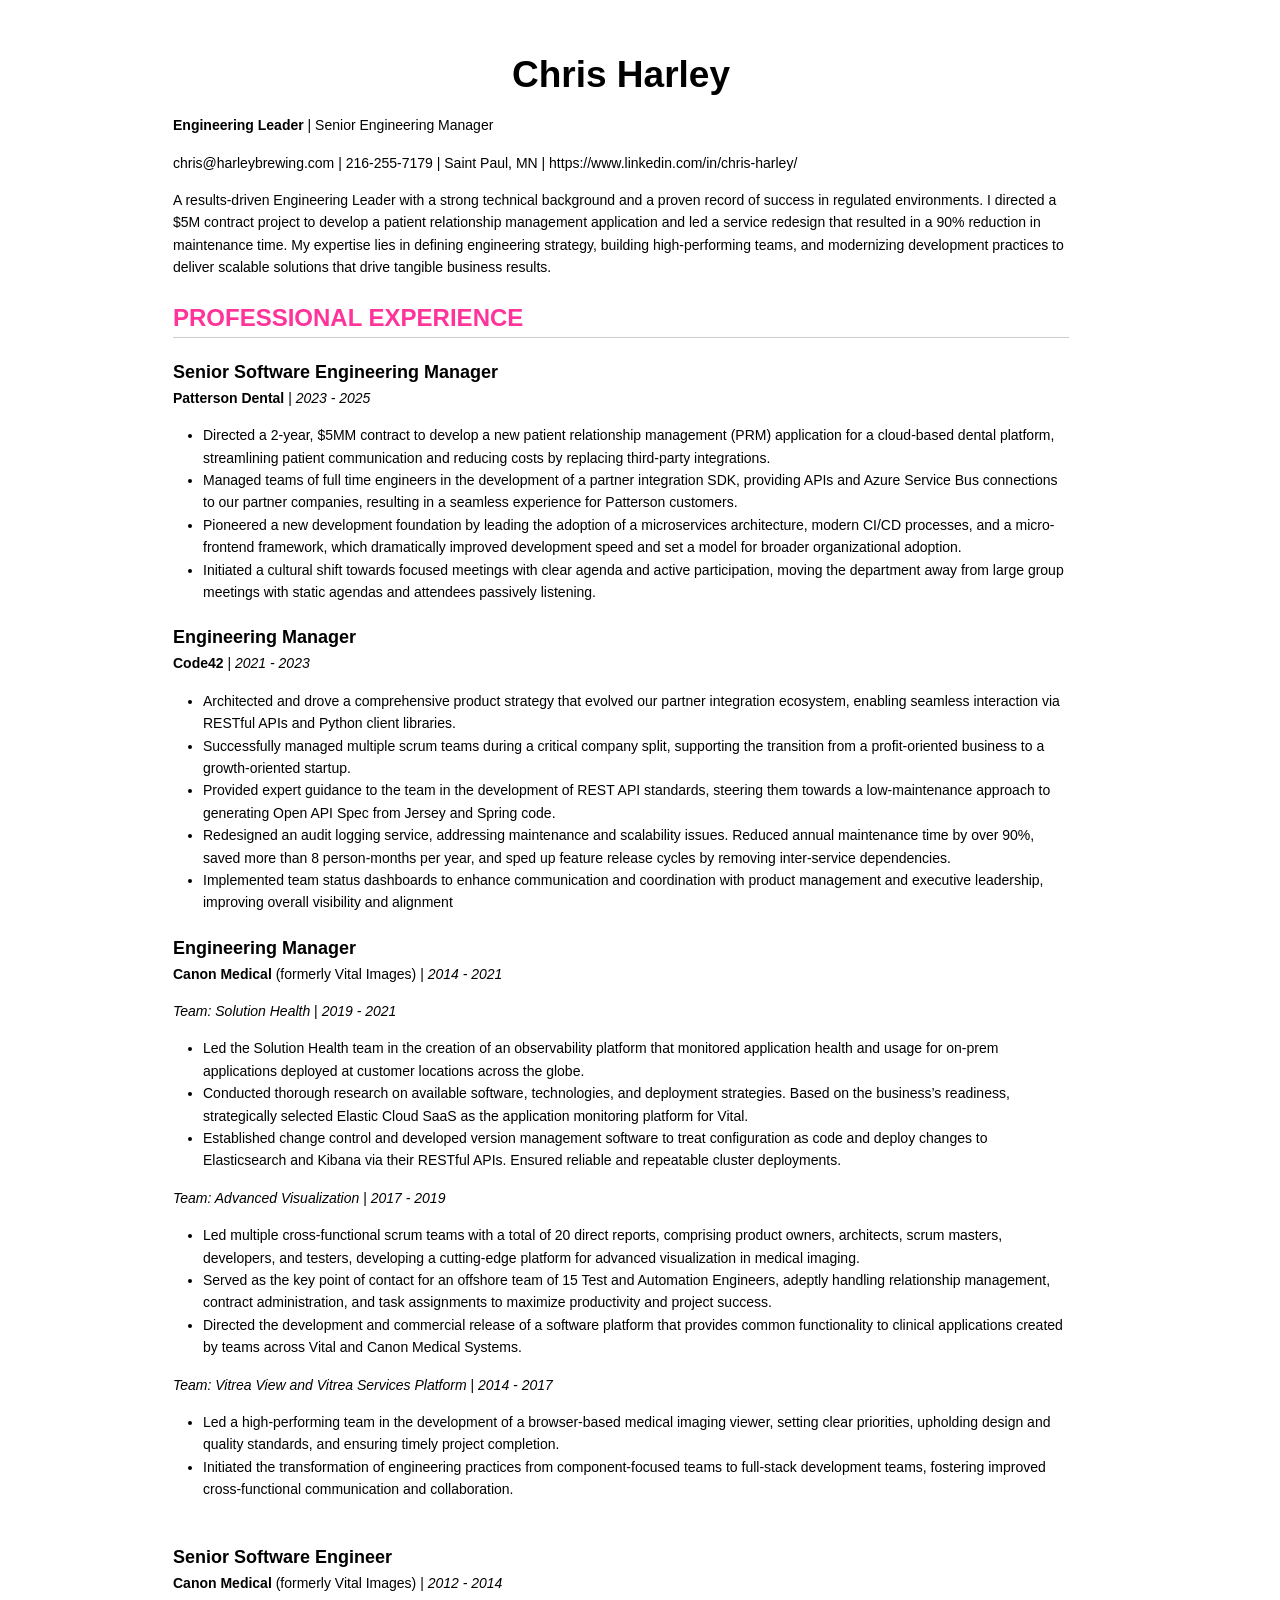
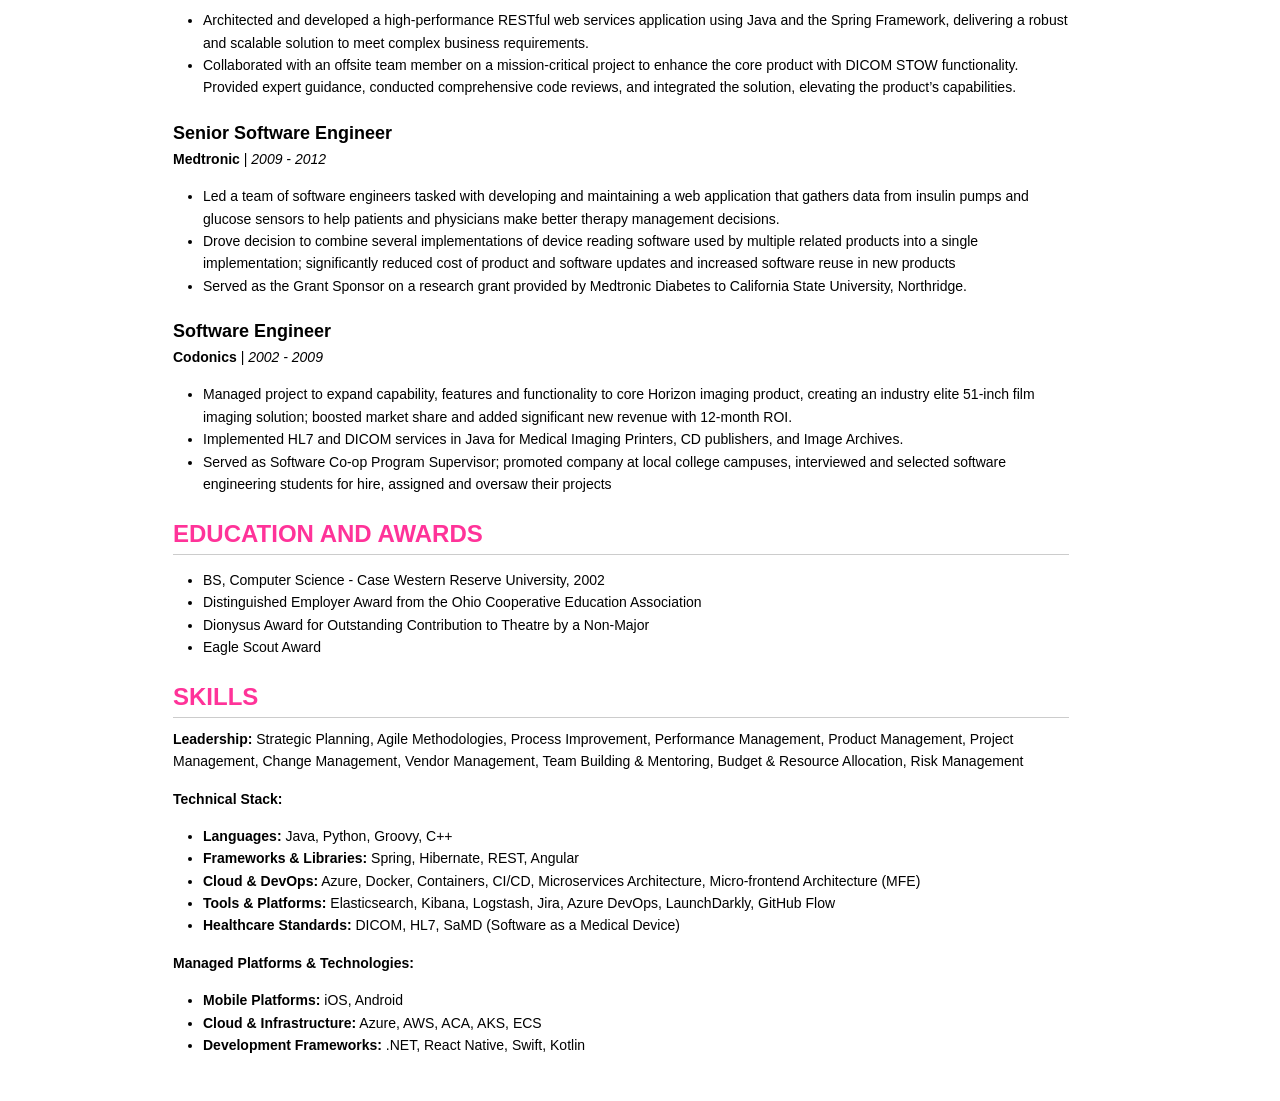
==== commit fa9a4cee: "Expanded earlier experiences to fill out to two pages and make them feel less anemic" ====
--- a/chris-harley-resume.html
+++ b/chris-harley-resume.html
@@ -22,43 +22,52 @@
     }
     .display.math{display: block; text-align: center; margin: 0.5rem auto;}
   </style>
-  <link rel="stylesheet" href="css/resume-stylesheet.css" />
+  <link rel="stylesheet" href="resume-stylesheet.css" />
   <!--[if lt IE 9]>
     <script src="//cdnjs.cloudflare.com/ajax/libs/html5shiv/3.7.3/html5shiv-printshiv.min.js"></script>
   <![endif]-->
 </head>
 <body>
 <h1 id="chris-harley">Chris Harley</h1>
-<p>chris@harleybrewing.com | 216-255-7179 | Minneapolis, MN |
+<p><strong>Engineering Leader</strong> | Senior Engineering Manager</p>
+<p>chris@harleybrewing.com | 216-255-7179 | Saint Paul, MN |
 https://www.linkedin.com/in/chris-harley/</p>
-<p>Experienced <strong>Engineering Manager</strong> with strong
-technical background and a demonstrated history in leading
-cross-functional teams and driving product development in multiple
-industries. Skilled in Agile Methodologies, Strategic Planning, and
-Software Architecture Design.</p>
-<h2 id="career-summary">CAREER SUMMARY</h2>
-<ul>
-<li>Managed and mentored cross-functional scrum teams with up to 20
-direct reports across diverse roles in the development of advanced
-visualization services for medical imaging.</li>
-<li>Oversaw a $1.2M offshore QA contract, setting achievement targets
-and ensuring clear communication. Strategically transitioned the work
-back in-house due to identified performance issues.</li>
-<li>Initiated the redesign of an audit logging service, achieving a 90%
-reduction in annual maintenance time, saving over 8 person-months, and
-accelerating feature releases by eliminating inter-service
-dependencies.</li>
-<li>Developed a cloud-based observability platform using Elastic Cloud,
-enhancing monitoring for global on-prem applications, enabling proactive
-service and engagement.</li>
-<li>Supported the company through an organizational split by
-transitioning key team members to new roles, ensuring the completion of
-ongoing projects, and minimizing disruption to operations.</li>
-</ul>
+<p>A results-driven Engineering Leader with a strong technical
+background and a proven record of success in regulated environments. I
+directed a $5M contract project to develop a patient relationship
+management application and led a service redesign that resulted in a 90%
+reduction in maintenance time. My expertise lies in defining engineering
+strategy, building high-performing teams, and modernizing development
+practices to deliver scalable solutions that drive tangible business
+results.</p>
 <h2 id="professional-experience">PROFESSIONAL EXPERIENCE</h2>
+<h3 id="senior-software-engineering-manager">Senior Software Engineering
+Manager</h3>
+<p><strong>Patterson Dental</strong> | <em>2023 - 2025</em></p>
+<ul>
+<li>Directed a 2-year, $5MM contract to develop a new patient
+relationship management (PRM) application for a cloud-based dental
+platform, streamlining patient communication and reducing costs by
+replacing third-party integrations.</li>
+<li>Managed teams of full time engineers in the development of a partner
+integration SDK, providing APIs and Azure Service Bus connections to our
+partner companies, resulting in a seamless experience for Patterson
+customers.</li>
+<li>Pioneered a new development foundation by leading the adoption of a
+microservices architecture, modern CI/CD processes, and a micro-frontend
+framework, which dramatically improved development speed and set a model
+for broader organizational adoption.</li>
+<li>Initiated a cultural shift towards focused meetings with clear
+agenda and active participation, moving the department away from large
+group meetings with static agendas and attendees passively
+listening.</li>
+</ul>
 <h3 id="engineering-manager">Engineering Manager</h3>
 <p><strong>Code42</strong> | <em>2021 - 2023</em></p>
 <ul>
+<li>Architected and drove a comprehensive product strategy that evolved
+our partner integration ecosystem, enabling seamless interaction via
+RESTful APIs and Python client libraries.</li>
 <li>Successfully managed multiple scrum teams during a critical company
 split, supporting the transition from a profit-oriented business to a
 growth-oriented startup.</li>
@@ -72,9 +81,6 @@
 <li>Implemented team status dashboards to enhance communication and
 coordination with product management and executive leadership, improving
 overall visibility and alignment</li>
-<li>Developed a comprehensive product development strategy to evolve our
-partner integration ecosystem. This allowed partners to easily interact
-with our products using RESTful APIs and Python client libraries.</li>
 </ul>
 <h3 id="engineering-manager-1">Engineering Manager</h3>
 <p><strong>Canon Medical</strong> (formerly Vital Images) | <em>2014 -
@@ -115,7 +121,7 @@
 quality standards, and ensuring timely project completion.</li>
 <li>Initiated the transformation of engineering practices from
 component-focused teams to full-stack development teams, fostering
-improved cross-functional communication and collaboration.</li>
+improved cross-functional communication and collaboration.<br><br></li>
 </ul>
 <h3 id="senior-software-engineer">Senior Software Engineer</h3>
 <p><strong>Canon Medical</strong> (formerly Vital Images) | <em>2012 -
@@ -135,28 +141,26 @@
 <li>Led a team of software engineers tasked with developing and
 maintaining a web application that gathers data from insulin pumps and
 glucose sensors to help patients and physicians make better therapy
-management decisions; responsibilities included assigning tasks,
-ensuring design and quality goals were met, and coordinating with other
-teams during project planning activities.</li>
+management decisions.</li>
 <li>Drove decision to combine several implementations of device reading
 software used by multiple related products into a single implementation;
 significantly reduced cost of product and software updates and increased
 software reuse in new products</li>
+<li>Served as the Grant Sponsor on a research grant provided by
+Medtronic Diabetes to California State University, Northridge.</li>
 </ul>
 <h3 id="software-engineer">Software Engineer</h3>
 <p><strong>Codonics</strong> | <em>2002 - 2009</em></p>
 <ul>
+<li>Managed project to expand capability, features and functionality to
+core Horizon imaging product, creating an industry elite 51-inch film
+imaging solution; boosted market share and added significant new revenue
+with 12-month ROI.</li>
+<li>Implemented HL7 and DICOM services in Java for Medical Imaging
+Printers, CD publishers, and Image Archives.</li>
 <li>Served as Software Co-op Program Supervisor; promoted company at
 local college campuses, interviewed and selected software engineering
-students for hire, and assigned/oversaw their projects. This program
-received the Distinguished Employer Award from the Ohio Cooperative
-Education Association for the high quality of the co-op program</li>
-<li>Designed a patient reporting interface with HL7 and DICOM
-connectivity that enables the system to provide multiple output formats
-including html, pdf, and rtf</li>
-<li>Managed a project to expand capability, features and functionality
-of the core Horizon imaging product, creating an industry elite 51-inch
-film imaging solution</li>
+students for hire, assigned and oversaw their projects</li>
 </ul>
 <h2 id="education-and-awards">EDUCATION AND AWARDS</h2>
 <ul>
@@ -168,17 +172,30 @@
 <li>Eagle Scout Award</li>
 </ul>
 <h2 id="skills">SKILLS</h2>
-<p><strong>Leadership and Management Skills:</strong> Strategic
-Leadership, Team Building, Mentoring, Agile Methodologies, Process
-Improvement, Performance Management, Strategic Planning, Product
-Management, Project Management, Decision-Making, Change Management,
-Conflict Resolution, Resource Allocation, Budget Management, Risk
-Management, Vendor Management</p>
-<p><strong>Technical Skills:</strong> Java, Spring, Groovy, Gradle,
-Python, C++, DICOM, HL7, REST, Hibernate, SQL, HTML, CSS, JavaScript,
-Elasticsearch, Kibana, Logstash, (Windows, Linux, MacOS)</p>
-<p><strong>Communication and Collaboration Skills:</strong> Excellent
-Verbal and Written Communication, Problem-Solving, Team Management,
-Collaboration</p>
+<p><strong>Leadership:</strong> Strategic Planning, Agile Methodologies,
+Process Improvement, Performance Management, Product Management, Project
+Management, Change Management, Vendor Management, Team Building &amp;
+Mentoring, Budget &amp; Resource Allocation, Risk Management</p>
+<p><strong>Technical Stack:</strong></p>
+<ul>
+<li><strong>Languages:</strong> Java, Python, Groovy, C++</li>
+<li><strong>Frameworks &amp; Libraries:</strong> Spring, Hibernate,
+REST, Angular</li>
+<li><strong>Cloud &amp; DevOps:</strong> Azure, Docker, Containers,
+CI/CD, Microservices Architecture, Micro-frontend Architecture
+(MFE)</li>
+<li><strong>Tools &amp; Platforms:</strong> Elasticsearch, Kibana,
+Logstash, Jira, Azure DevOps, LaunchDarkly, GitHub Flow</li>
+<li><strong>Healthcare Standards:</strong> DICOM, HL7, SaMD (Software as
+a Medical Device)</li>
+</ul>
+<p><strong>Managed Platforms &amp; Technologies:</strong></p>
+<ul>
+<li><strong>Mobile Platforms:</strong> iOS, Android</li>
+<li><strong>Cloud &amp; Infrastructure:</strong> Azure, AWS, ACA, AKS,
+ECS</li>
+<li><strong>Development Frameworks:</strong> .NET, React Native, Swift,
+Kotlin</li>
+</ul>
 </body>
 </html>
--- a/resume-stylesheet.css
+++ b/resume-stylesheet.css
@@ -0,0 +1,1156 @@
+/*! normalize.css v2.1.3 | MIT License | git.io/normalize */
+
+/* ==========================================================================
+   HTML5 display definitions
+   ========================================================================== */
+
+/**
+ * Correct `block` display not defined in IE 8/9.
+ */
+
+article,
+aside,
+details,
+figcaption,
+figure,
+footer,
+header,
+hgroup,
+main,
+nav,
+section,
+summary {
+    display: block;
+}
+
+/**
+ * Correct `inline-block` display not defined in IE 8/9.
+ */
+
+audio,
+canvas,
+video {
+    display: inline-block;
+}
+
+/**
+ * Prevent modern browsers from displaying `audio` without controls.
+ * Remove excess height in iOS 5 devices.
+ */
+
+audio:not([controls]) {
+    display: none;
+    height: 0;
+}
+
+/**
+ * Address `[hidden]` styling not present in IE 8/9.
+ * Hide the `template` element in IE, Safari, and Firefox < 22.
+ */
+
+[hidden],
+template {
+    display: none;
+}
+
+/* ==========================================================================
+   Base
+   ========================================================================== */
+
+/**
+ * 1. Set default font family to sans-serif.
+ * 2. Prevent iOS text size adjust after orientation change, without disabling
+ *    user zoom.
+ */
+
+html {
+    font-family: sans-serif;
+    /* 1 */
+    -ms-text-size-adjust: 100%;
+    /* 2 */
+    -webkit-text-size-adjust: 100%;
+    /* 2 */
+}
+
+/**
+ * Remove default margin.
+ */
+
+body {
+    margin: 0;
+}
+
+/* ==========================================================================
+   Links
+   ========================================================================== */
+
+/**
+ * Remove the gray background color from active links in IE 10.
+ */
+
+a {
+    background: transparent;
+}
+
+/**
+ * Address `outline` inconsistency between Chrome and other browsers.
+ */
+
+a:focus {
+    outline: thin dotted;
+}
+
+/**
+ * Improve readability when focused and also mouse hovered in all browsers.
+ */
+
+a:active,
+a:hover {
+    outline: 0;
+}
+
+/* ==========================================================================
+   Typography
+   ========================================================================== */
+
+/**
+ * Address variable `h1` font-size and margin within `section` and `article`
+ * contexts in Firefox 4+, Safari 5, and Chrome.
+ */
+
+h1 {
+    font-size: 2em;
+    margin: 0.67em 0;
+}
+
+/**
+ * Address styling not present in IE 8/9, Safari 5, and Chrome.
+ */
+
+abbr[title] {
+    border-bottom: 1px dotted;
+}
+
+/**
+ * Address style set to `bolder` in Firefox 4+, Safari 5, and Chrome.
+ */
+
+b,
+strong {
+    font-weight: bold;
+}
+
+/**
+ * Address styling not present in Safari 5 and Chrome.
+ */
+
+dfn {
+    font-style: italic;
+}
+
+/**
+ * Address differences between Firefox and other browsers.
+ */
+
+hr {
+    -moz-box-sizing: content-box;
+    box-sizing: content-box;
+    height: 0;
+}
+
+/**
+ * Address styling not present in IE 8/9.
+ */
+
+mark {
+    background: #ff0;
+    color: #000;
+}
+
+/**
+ * Correct font family set oddly in Safari 5 and Chrome.
+ */
+
+code,
+kbd,
+pre,
+samp {
+    font-family: monospace, serif;
+    font-size: 1em;
+}
+
+/**
+ * Improve readability of pre-formatted text in all browsers.
+ */
+
+pre {
+    white-space: pre-wrap;
+}
+
+/**
+ * Set consistent quote types.
+ */
+
+q {
+    quotes: "\201C""\201D""\2018""\2019";
+}
+
+/**
+ * Address inconsistent and variable font size in all browsers.
+ */
+
+small {
+    font-size: 80%;
+}
+
+/**
+ * Prevent `sub` and `sup` affecting `line-height` in all browsers.
+ */
+
+sub,
+sup {
+    font-size: 75%;
+    line-height: 0;
+    position: relative;
+    vertical-align: baseline;
+}
+
+sup {
+    top: -0.5em;
+}
+
+sub {
+    bottom: -0.25em;
+}
+
+/* ==========================================================================
+   Embedded content
+   ========================================================================== */
+
+/**
+ * Remove border when inside `a` element in IE 8/9.
+ */
+
+img {
+    border: 0;
+}
+
+/**
+ * Correct overflow displayed oddly in IE 9.
+ */
+
+svg:not(:root) {
+    overflow: hidden;
+}
+
+/* ==========================================================================
+   Figures
+   ========================================================================== */
+
+/**
+ * Address margin not present in IE 8/9 and Safari 5.
+ */
+
+figure {
+    margin: 0;
+}
+
+/* ==========================================================================
+   Forms
+   ========================================================================== */
+
+/**
+ * Define consistent border, margin, and padding.
+ */
+
+fieldset {
+    border: 1px solid #c0c0c0;
+    margin: 0 2px;
+    padding: 0.35em 0.625em 0.75em;
+}
+
+/**
+ * 1. Correct `color` not being inherited in IE 8/9.
+ * 2. Remove padding so people aren't caught out if they zero out fieldsets.
+ */
+
+legend {
+    border: 0;
+    /* 1 */
+    padding: 0;
+    /* 2 */
+}
+
+/**
+ * 1. Correct font family not being inherited in all browsers.
+ * 2. Correct font size not being inherited in all browsers.
+ * 3. Address margins set differently in Firefox 4+, Safari 5, and Chrome.
+ */
+
+button,
+input,
+select,
+textarea {
+    font-family: inherit;
+    /* 1 */
+    font-size: 100%;
+    /* 2 */
+    margin: 0;
+    /* 3 */
+}
+
+/**
+ * Address Firefox 4+ setting `line-height` on `input` using `!important` in
+ * the UA stylesheet.
+ */
+
+button,
+input {
+    line-height: normal;
+}
+
+/**
+ * Address inconsistent `text-transform` inheritance for `button` and `select`.
+ * All other form control elements do not inherit `text-transform` values.
+ * Correct `button` style inheritance in Chrome, Safari 5+, and IE 8+.
+ * Correct `select` style inheritance in Firefox 4+ and Opera.
+ */
+
+button,
+select {
+    text-transform: none;
+}
+
+/**
+ * 1. Avoid the WebKit bug in Android 4.0.* where (2) destroys native `audio`
+ *    and `video` controls.
+ * 2. Correct inability to style clickable `input` types in iOS.
+ * 3. Improve usability and consistency of cursor style between image-type
+ *    `input` and others.
+ */
+
+button,
+html input[type="button"],
+/* 1 */
+input[type="reset"],
+input[type="submit"] {
+    -webkit-appearance: button;
+    /* 2 */
+    cursor: pointer;
+    /* 3 */
+}
+
+/**
+ * Re-set default cursor for disabled elements.
+ */
+
+button[disabled],
+html input[disabled] {
+    cursor: default;
+}
+
+/**
+ * 1. Address box sizing set to `content-box` in IE 8/9/10.
+ * 2. Remove excess padding in IE 8/9/10.
+ */
+
+input[type="checkbox"],
+input[type="radio"] {
+    box-sizing: border-box;
+    /* 1 */
+    padding: 0;
+    /* 2 */
+}
+
+/**
+ * 1. Address `appearance` set to `searchfield` in Safari 5 and Chrome.
+ * 2. Address `box-sizing` set to `border-box` in Safari 5 and Chrome
+ *    (include `-moz` to future-proof).
+ */
+
+input[type="search"] {
+    -webkit-appearance: textfield;
+    /* 1 */
+    -moz-box-sizing: content-box;
+    -webkit-box-sizing: content-box;
+    /* 2 */
+    box-sizing: content-box;
+}
+
+/**
+ * Remove inner padding and search cancel button in Safari 5 and Chrome
+ * on OS X.
+ */
+
+input[type="search"]::-webkit-search-cancel-button,
+input[type="search"]::-webkit-search-decoration {
+    -webkit-appearance: none;
+}
+
+/**
+ * Remove inner padding and border in Firefox 4+.
+ */
+
+button::-moz-focus-inner,
+input::-moz-focus-inner {
+    border: 0;
+    padding: 0;
+}
+
+/**
+ * 1. Remove default vertical scrollbar in IE 8/9.
+ * 2. Improve readability and alignment in all browsers.
+ */
+
+textarea {
+    overflow: auto;
+    /* 1 */
+    vertical-align: top;
+    /* 2 */
+}
+
+/* ==========================================================================
+   Tables
+   ========================================================================== */
+
+/**
+ * Remove most spacing between table cells.
+ */
+
+table {
+    border-collapse: collapse;
+    border-spacing: 0;
+}
+
+.go-top {
+    position: fixed;
+    bottom: 2em;
+    right: 2em;
+    text-decoration: none;
+    background-color: #E0E0E0;
+    font-size: 12px;
+    padding: 1em;
+    display: inline;
+}
+
+/* Github css */
+
+
+@font-face {
+    font-family: 'Roboto';
+    font-style: normal;
+    font-weight: 100;
+    src: local('Roboto Thin'), local('Roboto-Thin'), url(http://themes.googleusercontent.com/static/fonts/roboto/v10/vzIUHo9z-oJ4WgkpPOtg1_esZW2xOQ-xsNqO47m55DA.woff) format('woff');
+}
+
+
+html,
+body {
+    margin: auto;
+    padding-right: 1em;
+    padding-left: 1em;
+    max-width: 64em;
+    color: black;
+}
+
+*:not('#mkdbuttons') {
+    margin: 0;
+    padding: 0
+}
+
+body {
+    font: 13.34pxHelvetica;
+    -webkit-font-smoothing: subpixel-antialiased;
+    line-height: 1.4;
+    padding: 3px;
+    background: #fff;
+    border-radius: 3px;
+    -moz-border-radius: 3px;
+    -webkit-border-radius: 3px
+}
+
+p {
+    margin: 1em 0
+}
+
+a {
+    color: #4183c4;
+    text-decoration: none
+}
+
+body {
+    background-color: #fff;
+    padding: 30px;
+    margin: 15px;
+    font-size: 14px;
+    line-height: 1.6
+}
+
+body>*:first-child {
+    margin-top: 0 !important
+}
+
+body>*:last-child {
+    margin-bottom: 0 !important
+}
+
+@media screen {
+    body {
+        box-shadow: none
+    }
+}
+
+h1,
+h2,
+h3,
+h4,
+h5,
+h6 {
+    margin: 20px 0 10px;
+    padding: 0;
+    font-weight: bold;
+    -webkit-font-smoothing: subpixel-antialiased;
+    cursor: text
+}
+
+h1 {
+    font-size: 37px;
+    color: #000;
+    text-align: center
+}
+
+h2 {
+    font-size: 24px;
+    border-bottom: 1px solid #ccc;
+    color: #f39
+}
+
+h3 {
+    font-size: 18px;
+    color: #333
+    -webkit-margin-before: 0.01em;
+    -webkit-margin-after: 0.01em;
+}
+
+h4 {
+    font-size: 16px;
+    color: #333;
+    text-align: center;
+    -webkit-margin-before: 0.02em;
+    -webkit-margin-after: 0.02em;
+}
+
+h5 {
+    font-size: 14px;
+    color: #333;
+    text-align: center
+}
+
+h6 {
+    color: #777;
+    font-size: 14px;
+    text-align: center
+}
+
+p,
+blockquote,
+table,
+pre {
+    margin: 15px 0
+}
+
+ul {
+    padding-left: 30px
+}
+
+ol {
+    padding-left: 30px
+}
+
+ol li ul:first-of-type {
+    margin-top: 0
+}
+
+hr {
+    background: transparent url([data-uri]) repeat-x 0 0;
+    border: 0 none;
+    color: #ccc;
+    height: 4px;
+    padding: 0
+}
+
+body>h2:first-child {
+    margin-top: 0;
+    padding-top: 0
+}
+
+body>h1:first-child {
+    margin-top: 0;
+    padding-top: 0
+}
+
+body>h1:first-child+h2 {
+    margin-top: 0;
+    padding-top: 0
+}
+
+body>h3:first-child,
+body>h4:first-child,
+body>h5:first-child,
+body>h6:first-child {
+    margin-top: 0;
+    padding-top: 0
+}
+
+a:first-child h1,
+a:first-child h2,
+a:first-child h3,
+a:first-child h4,
+a:first-child h5,
+a:first-child h6 {
+    margin-top: 0;
+    padding-top: 0
+}
+
+h1+p,
+h2+p,
+h3+p,
+h4+p,
+h5+p,
+h6+p,
+ul li>:first-child,
+ol li>:first-child {
+    margin-top: 0
+}
+
+dl {
+    padding: 0
+}
+
+dl dt {
+    font-size: 14px;
+    font-weight: bold;
+    font-style: italic;
+    padding: 0;
+    margin: 15px 0 5px
+}
+
+dl dt:first-child {
+    padding: 0
+}
+
+dl dt>:first-child {
+    margin-top: 0
+}
+
+dl dt>:last-child {
+    margin-bottom: 0
+}
+
+dl dd {
+    margin: 0 0 15px;
+    padding: 0 15px
+}
+
+dl dd>:first-child {
+    margin-top: 0
+}
+
+dl dd>:last-child {
+    margin-bottom: 0
+}
+
+blockquote {
+    border-left: 4px solid #DDD;
+    padding: 0 15px;
+    color: #777
+}
+
+blockquote>:first-child {
+    margin-top: 0
+}
+
+blockquote>:last-child {
+    margin-bottom: 0
+}
+
+table {
+    border-collapse: collapse;
+    border-spacing: 0;
+    font-size: 100%;
+    font: inherit
+}
+
+table th {
+    font-weight: bold;
+    border: 1px solid #ccc;
+    padding: 6px 13px
+}
+
+table td {
+    border: 1px solid #ccc;
+    padding: 6px 13px
+}
+
+table tr {
+    border-top: 1px solid #ccc;
+    background-color: #fff
+}
+
+table tr:nth-child(2n) {
+    background-color: #f8f8f8
+}
+
+img {
+    max-width: 100%
+}
+
+code,
+tt {
+    margin: 0 2px;
+    padding: 0 5px;
+    white-space: nowrap;
+    border: 1px solid #eaeaea;
+    background-color: #f8f8f8;
+    border-radius: 3px;
+    font-family: Consolas, 'Liberation Mono', Courier, monospace;
+    font-size: 12px;
+    color: #333
+}
+
+pre>code {
+    margin: 0;
+    padding: 0;
+    white-space: pre;
+    border: 0;
+    background: transparent
+}
+
+.highlight pre {
+    background-color: #f8f8f8;
+    border: 1px solid #ccc;
+    font-size: 13px;
+    line-height: 19px;
+    overflow: auto;
+    padding: 6px 10px;
+    border-radius: 3px
+}
+
+pre {
+    background-color: #f8f8f8;
+    border: 1px solid #ccc;
+    font-size: 13px;
+    line-height: 19px;
+    overflow: auto;
+    padding: 6px 10px;
+    border-radius: 3px
+}
+
+pre code,
+pre tt {
+    background-color: transparent;
+    border: 0
+}
+
+.poetry pre {
+    font-family: Georgia, Garamond, serif !important;
+    font-style: italic;
+    font-size: 110% !important;
+    line-height: 1.6em;
+    display: block;
+    margin-left: 1em
+}
+
+.poetry pre code {
+    font-family: Georgia, Garamond, serif !important;
+    word-break: break-all;
+    word-break: break-word;
+    -webkit-hyphens: auto;
+    -moz-hyphens: auto;
+    hyphens: auto;
+    white-space: pre-wrap
+}
+
+sup,
+sub,
+a.footnote {
+    font-size: 1.4ex;
+    height: 0;
+    line-height: 1;
+    vertical-align: super;
+    position: relative
+}
+
+sub {
+    vertical-align: sub;
+    top: -1px
+}
+
+@media print {
+    body {
+        background: #fff
+    }
+
+    img,
+    pre,
+    blockquote,
+    table,
+    figure {
+        page-break-inside: avoid
+    }
+
+    body {
+        background: #fff;
+        border: 0
+    }
+
+    code {
+        background-color: #fff;
+        color: #333 !important;
+        padding: 0 .2em;
+        border: 1px solid #dedede
+    }
+
+    pre {
+        background: #fff
+    }
+
+    pre code {
+        background-color: white !important;
+        overflow: visible
+    }
+}
+
+@media screen {
+    body.inverted {
+        color: #eee !important;
+        border-color: #555;
+        box-shadow: none
+    }
+
+    .inverted body,
+    .inverted hr .inverted p,
+    .inverted td,
+    .inverted li,
+    .inverted h1,
+    .inverted h2,
+    .inverted h3,
+    .inverted h4,
+    .inverted h5,
+    .inverted h6,
+    .inverted th,
+    .inverted .math,
+    .inverted caption,
+    .inverted dd,
+    .inverted dt,
+    .inverted blockquote {
+        color: #eee !important;
+        border-color: #555;
+        box-shadow: none
+    }
+
+    .inverted td,
+    .inverted th {
+        background: #333
+    }
+
+    .inverted h2 {
+        border-color: #555
+    }
+
+    .inverted hr {
+        border-color: #777;
+        border-width: 1px !important
+    }
+
+    ::selection {
+        background: rgba(157, 193, 200, 0.5)
+    }
+
+    h1::selection {
+        background-color: rgba(45, 156, 208, 0.3)
+    }
+
+    h2::selection {
+        background-color: rgba(90, 182, 224, 0.3)
+    }
+
+    h3::selection,
+    h4::selection,
+    h5::selection,
+    h6::selection,
+    li::selection,
+    ol::selection {
+        background-color: rgba(133, 201, 232, 0.3)
+    }
+
+    code::selection {
+        background-color: rgba(0, 0, 0, 0.7);
+        color: #eee
+    }
+
+    code span::selection {
+        background-color: rgba(0, 0, 0, 0.7) !important;
+        color: #eee !important
+    }
+
+    a::selection {
+        background-color: rgba(255, 230, 102, 0.2)
+    }
+
+    .inverted a::selection {
+        background-color: rgba(255, 230, 102, 0.6)
+    }
+
+    td::selection,
+    th::selection,
+    caption::selection {
+        background-color: rgba(180, 237, 95, 0.5)
+    }
+
+    .inverted {
+        background: #0b2531;
+        background: #252a2a
+    }
+
+    .inverted body {
+        background: #252a2a
+    }
+
+    .inverted a {
+        color: #acd1d5
+    }
+}
+
+.highlight .c {
+    color: #998;
+    font-style: italic
+}
+
+.highlight .err {
+    color: #a61717;
+    background-color: #e3d2d2
+}
+
+.highlight .k,
+.highlight .o {
+    font-weight: bold
+}
+
+.highlight .cm {
+    color: #998;
+    font-style: italic
+}
+
+.highlight .cp {
+    color: #999;
+    font-weight: bold
+}
+
+.highlight .c1 {
+    color: #998;
+    font-style: italic
+}
+
+.highlight .cs {
+    color: #999;
+    font-weight: bold;
+    font-style: italic
+}
+
+.highlight .gd {
+    color: #000;
+    background-color: #fdd
+}
+
+.highlight .gd .x {
+    color: #000;
+    background-color: #faa
+}
+
+.highlight .ge {
+    font-style: italic
+}
+
+.highlight .gr {
+    color: #a00
+}
+
+.highlight .gh {
+    color: #999
+}
+
+.highlight .gi {
+    color: #000;
+    background-color: #dfd
+}
+
+.highlight .gi .x {
+    color: #000;
+    background-color: #afa
+}
+
+.highlight .go {
+    color: #888
+}
+
+.highlight .gp {
+    color: #555
+}
+
+.highlight .gs {
+    font-weight: bold
+}
+
+.highlight .gu {
+    color: #800080;
+    font-weight: bold
+}
+
+.highlight .gt {
+    color: #a00
+}
+
+.highlight .kc,
+.highlight .kd,
+.highlight .kn,
+.highlight .kp,
+.highlight .kr {
+    font-weight: bold
+}
+
+.highlight .kt {
+    color: #458;
+    font-weight: bold
+}
+
+.highlight .m {
+    color: #099
+}
+
+.highlight .s {
+    color: #d14
+}
+
+.highlight .na {
+    color: #008080
+}
+
+.highlight .nb {
+    color: #0086b3
+}
+
+.highlight .nc {
+    color: #458;
+    font-weight: bold
+}
+
+.highlight .no {
+    color: #008080
+}
+
+.highlight .ni {
+    color: #800080
+}
+
+.highlight .ne,
+.highlight .nf {
+    color: #900;
+    font-weight: bold
+}
+
+.highlight .nn {
+    color: #555
+}
+
+.highlight .nt {
+    color: #000080
+}
+
+.highlight .nv {
+    color: #008080
+}
+
+.highlight .ow {
+    font-weight: bold
+}
+
+.highlight .w {
+    color: #bbb
+}
+
+.highlight .mf,
+.highlight .mh,
+.highlight .mi,
+.highlight .mo {
+    color: #099
+}
+
+.highlight .sb,
+.highlight .sc,
+.highlight .sd,
+.highlight .s2,
+.highlight .se,
+.highlight .sh,
+.highlight .si,
+.highlight .sx {
+    color: #d14
+}
+
+.highlight .sr {
+    color: #009926
+}
+
+.highlight .s1 {
+    color: #d14
+}
+
+.highlight .ss {
+    color: #990073
+}
+
+.highlight .bp {
+    color: #999
+}
+
+.highlight .vc,
+.highlight .vg,
+.highlight .vi {
+    color: #008080
+}
+
+.highlight .il {
+    color: #099
+}
+
+.highlight .gc {
+    color: #999;
+    background-color: #eaf2f5
+}
+
+.type-csharp .highlight .k,
+.type-csharp .highlight .kt {
+    color: #00F
+}
+
+.type-csharp .highlight .nf {
+    color: #000;
+    font-weight: normal
+}
+
+.type-csharp .highlight .nc {
+    color: #2b91af
+}
+
+.type-csharp .highlight .nn {
+    color: #000
+}
+
+.type-csharp .highlight .s,
+.type-csharp .highlight .sc {
+    color: #a31515
+}
+
+.author {
+    display: none
+}
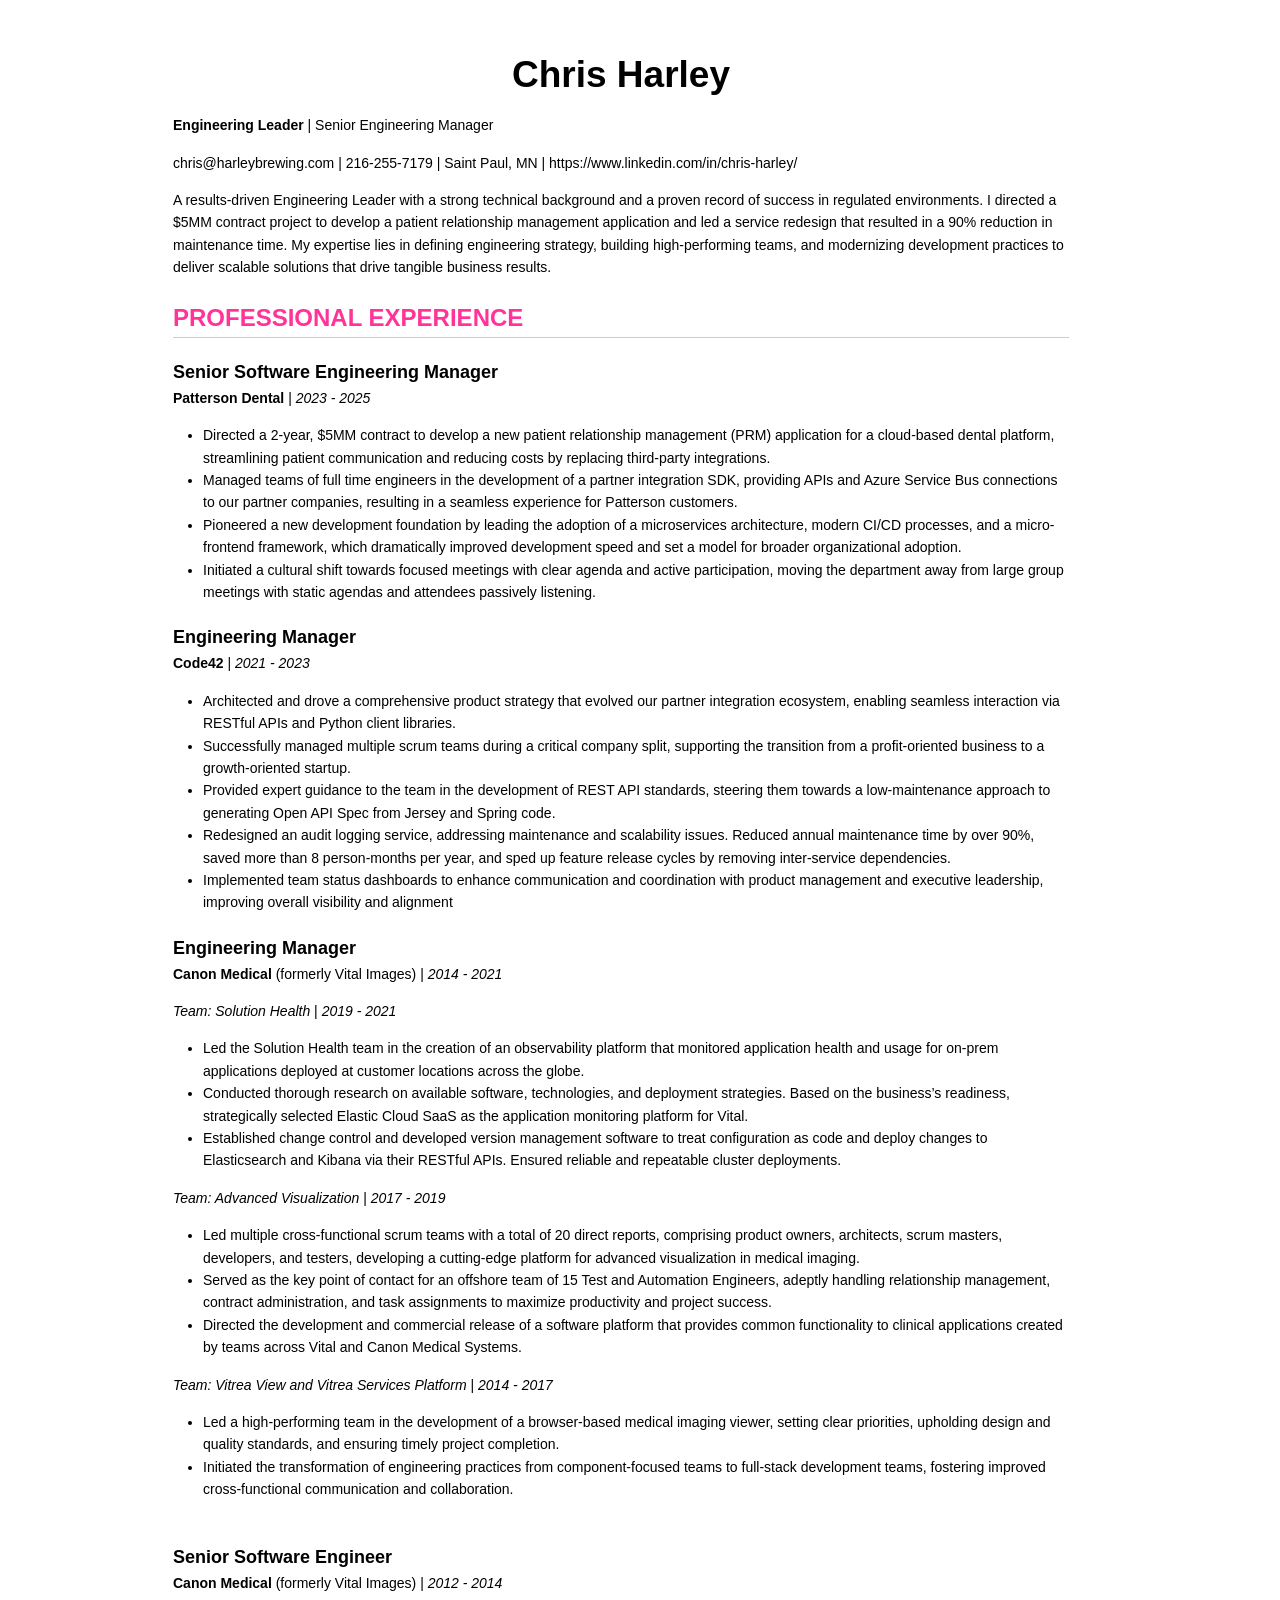
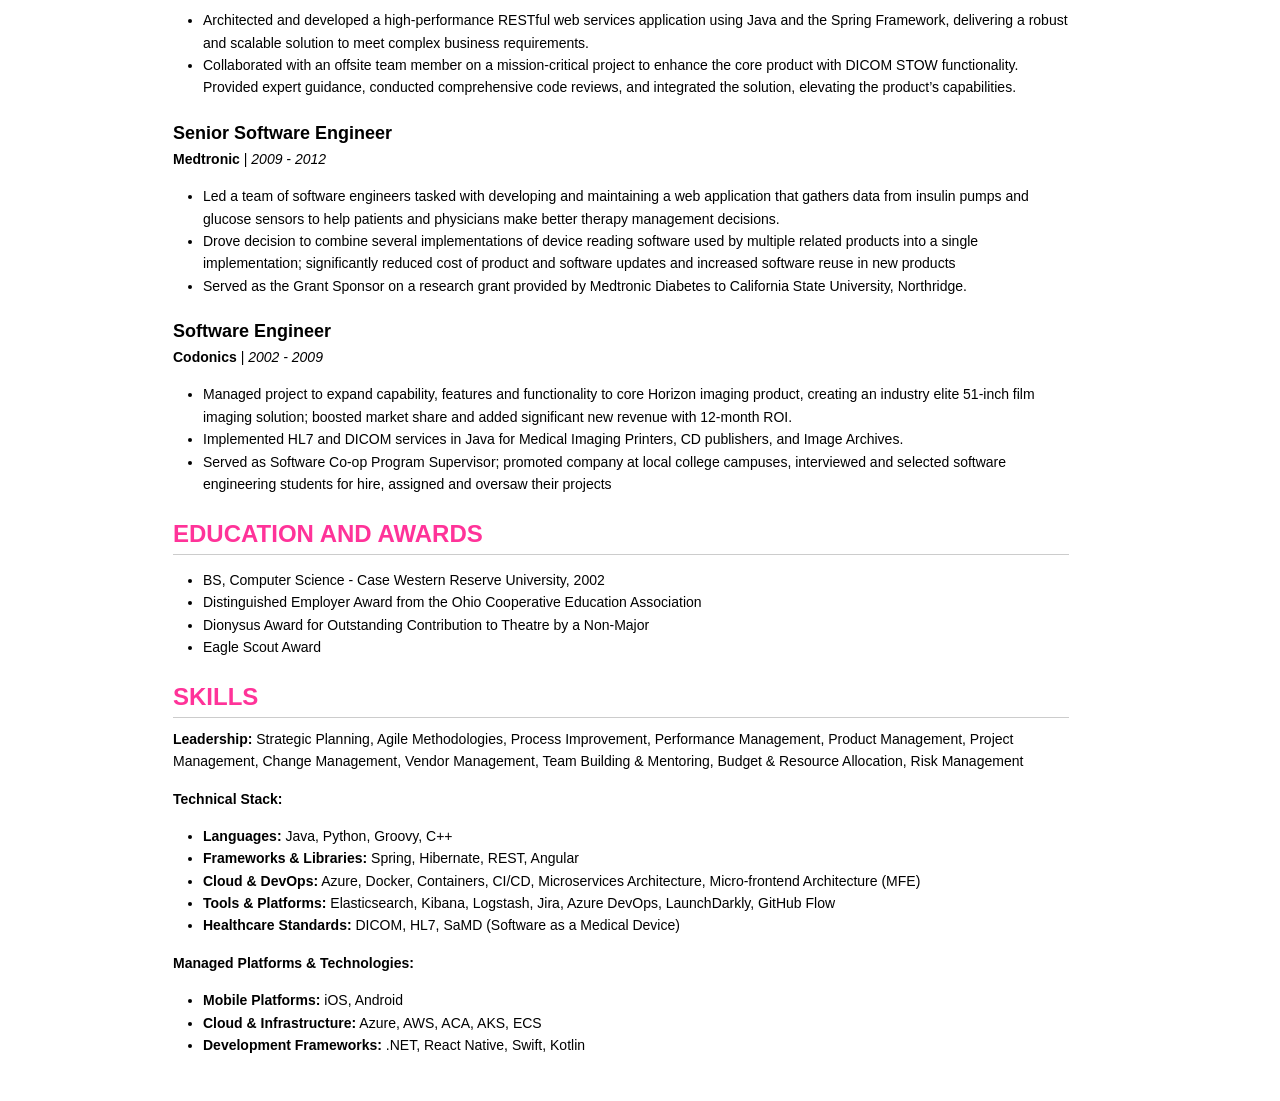
==== commit 45c5b40c: "rearranged code42 experience" ====
--- a/chris-harley-resume.html
+++ b/chris-harley-resume.html
@@ -34,7 +34,7 @@
 https://www.linkedin.com/in/chris-harley/</p>
 <p>A results-driven Engineering Leader with a strong technical
 background and a proven record of success in regulated environments. I
-directed a $5M contract project to develop a patient relationship
+directed a $5MM contract project to develop a patient relationship
 management application and led a service redesign that resulted in a 90%
 reduction in maintenance time. My expertise lies in defining engineering
 strategy, building high-performing teams, and modernizing development
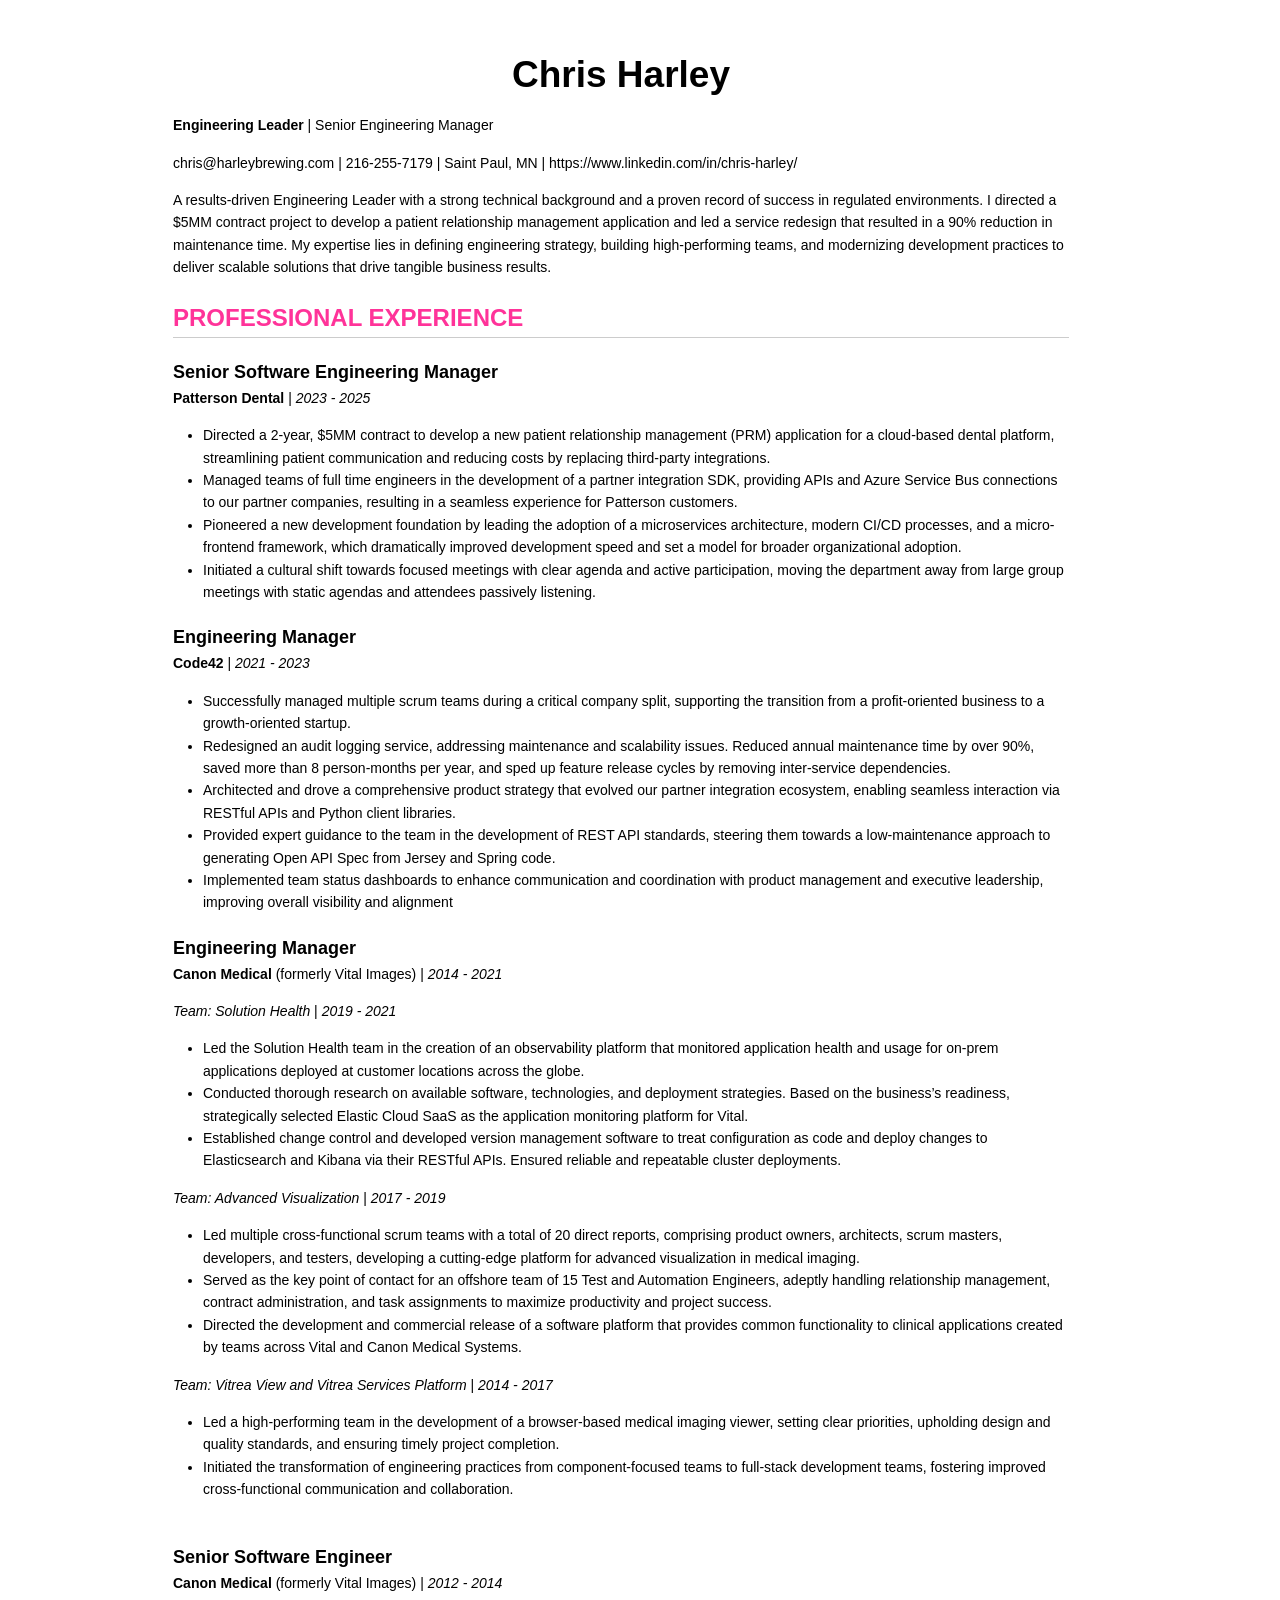
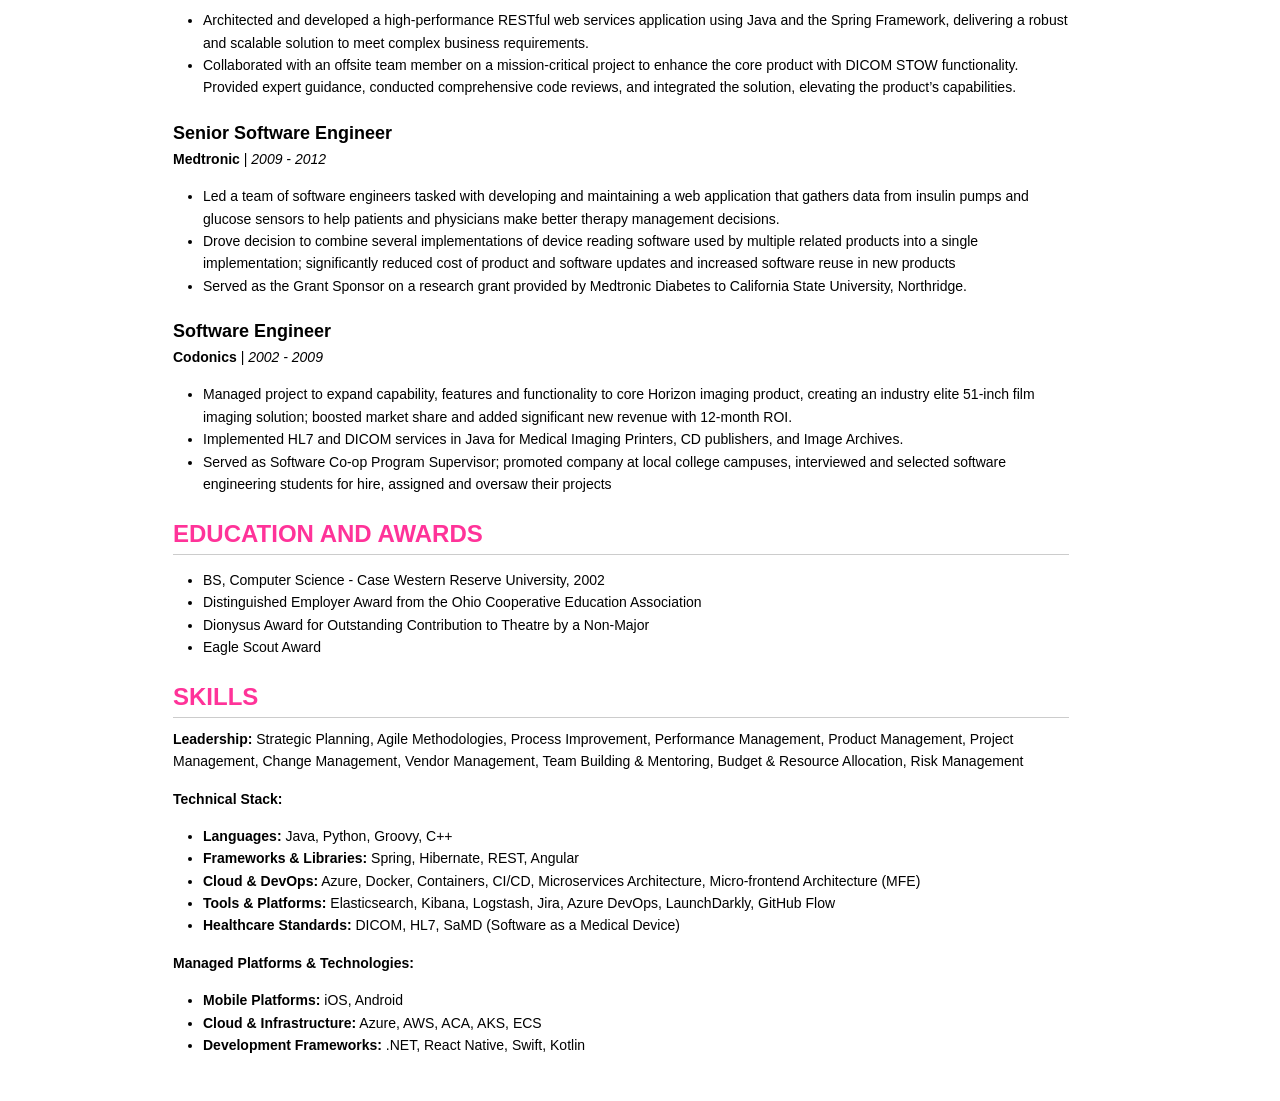
==== commit 398d1b78: "rearranged code42 experience" ====
--- a/chris-harley-resume.html
+++ b/chris-harley-resume.html
@@ -65,19 +65,19 @@
 <h3 id="engineering-manager">Engineering Manager</h3>
 <p><strong>Code42</strong> | <em>2021 - 2023</em></p>
 <ul>
-<li>Architected and drove a comprehensive product strategy that evolved
-our partner integration ecosystem, enabling seamless interaction via
-RESTful APIs and Python client libraries.</li>
 <li>Successfully managed multiple scrum teams during a critical company
 split, supporting the transition from a profit-oriented business to a
 growth-oriented startup.</li>
-<li>Provided expert guidance to the team in the development of REST API
-standards, steering them towards a low-maintenance approach to
-generating Open API Spec from Jersey and Spring code.</li>
 <li>Redesigned an audit logging service, addressing maintenance and
 scalability issues. Reduced annual maintenance time by over 90%, saved
 more than 8 person-months per year, and sped up feature release cycles
 by removing inter-service dependencies.</li>
+<li>Architected and drove a comprehensive product strategy that evolved
+our partner integration ecosystem, enabling seamless interaction via
+RESTful APIs and Python client libraries.</li>
+<li>Provided expert guidance to the team in the development of REST API
+standards, steering them towards a low-maintenance approach to
+generating Open API Spec from Jersey and Spring code.</li>
 <li>Implemented team status dashboards to enhance communication and
 coordination with product management and executive leadership, improving
 overall visibility and alignment</li>
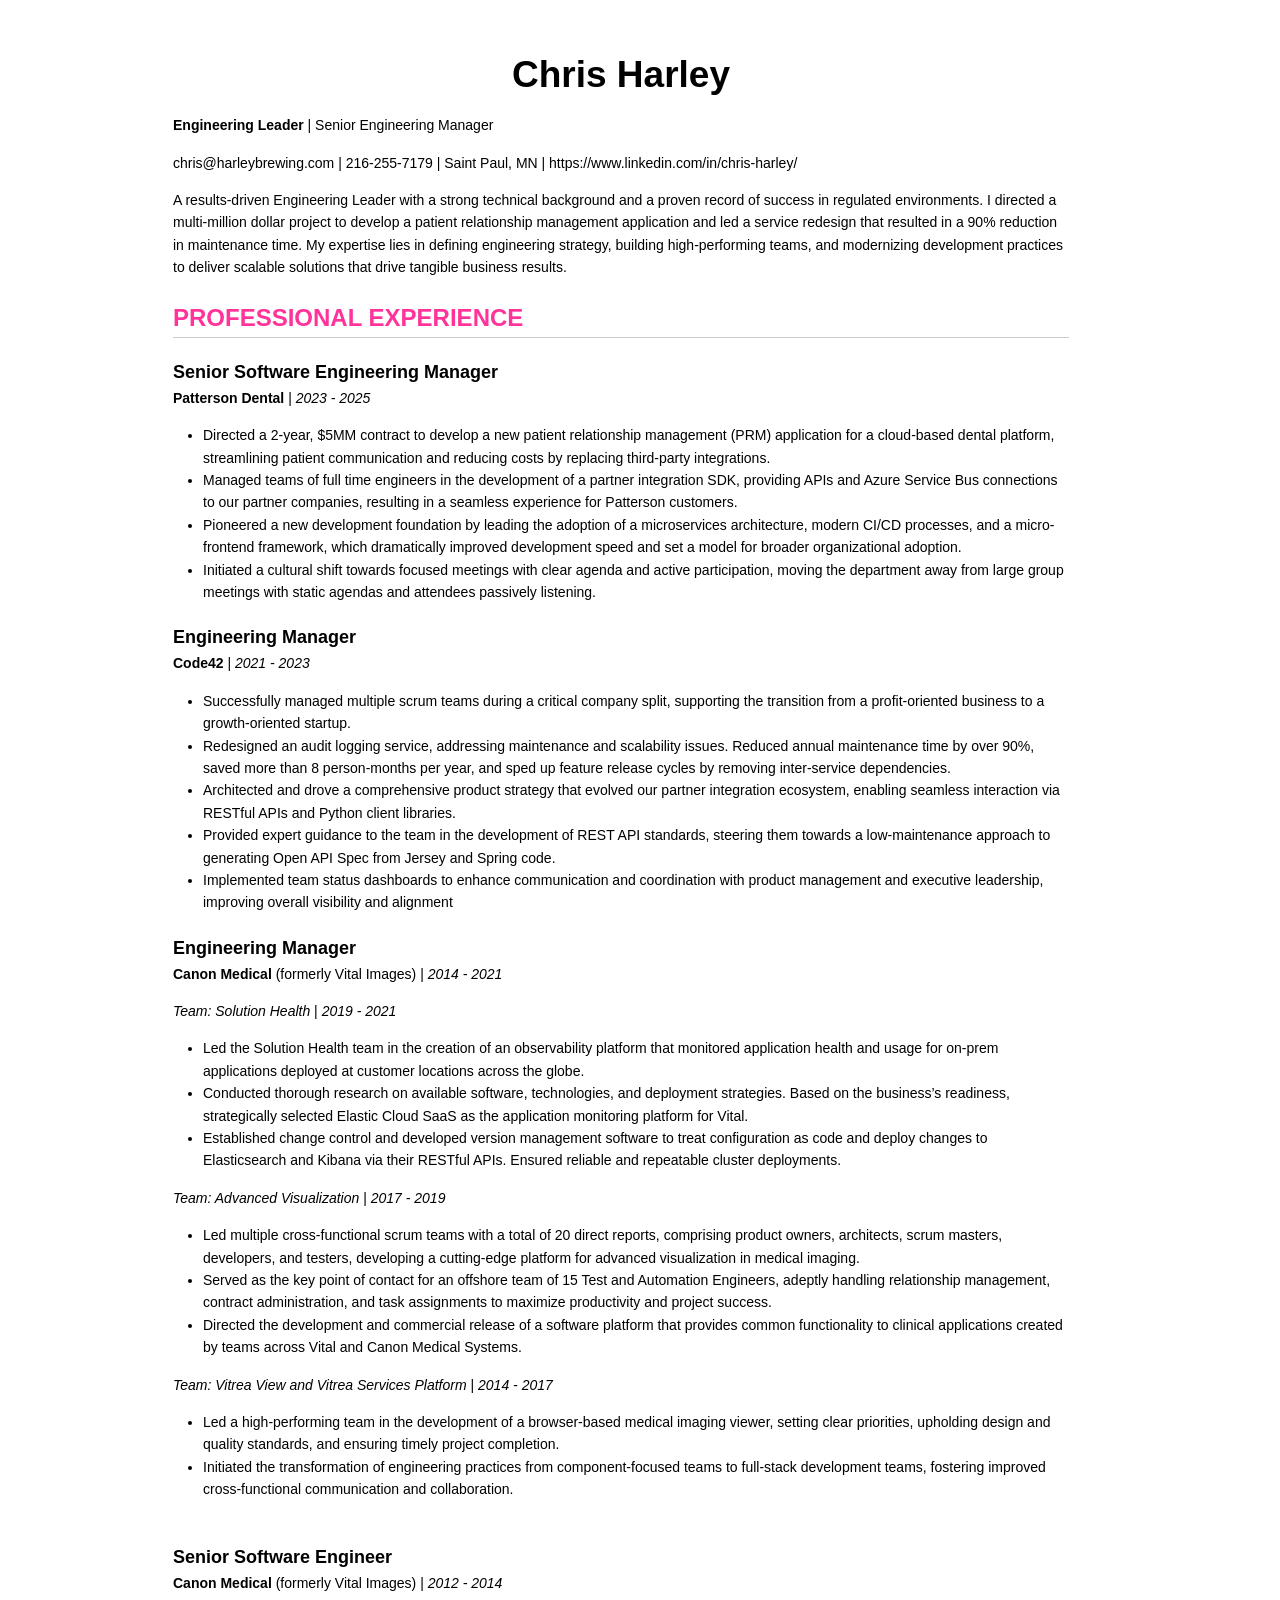
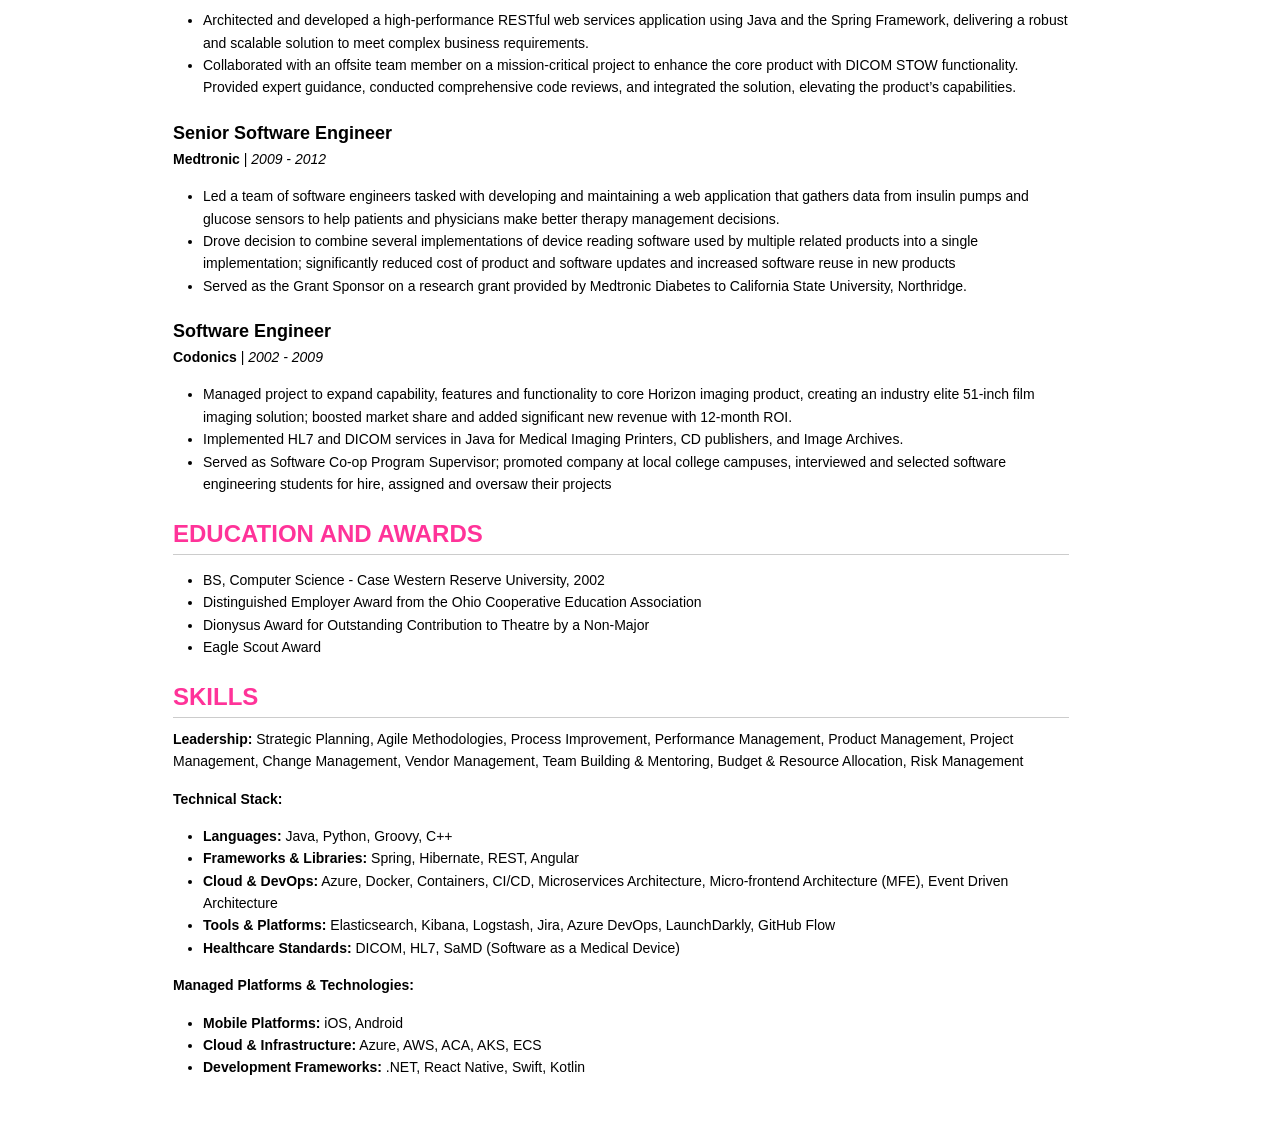
==== commit 776ab50b: "minor updates to the summary" ====
--- a/chris-harley-resume.html
+++ b/chris-harley-resume.html
@@ -34,12 +34,12 @@
 https://www.linkedin.com/in/chris-harley/</p>
 <p>A results-driven Engineering Leader with a strong technical
 background and a proven record of success in regulated environments. I
-directed a $5MM contract project to develop a patient relationship
-management application and led a service redesign that resulted in a 90%
-reduction in maintenance time. My expertise lies in defining engineering
-strategy, building high-performing teams, and modernizing development
-practices to deliver scalable solutions that drive tangible business
-results.</p>
+directed a multi-million dollar project to develop a patient
+relationship management application and led a service redesign that
+resulted in a 90% reduction in maintenance time. My expertise lies in
+defining engineering strategy, building high-performing teams, and
+modernizing development practices to deliver scalable solutions that
+drive tangible business results.</p>
 <h2 id="professional-experience">PROFESSIONAL EXPERIENCE</h2>
 <h3 id="senior-software-engineering-manager">Senior Software Engineering
 Manager</h3>
@@ -182,8 +182,8 @@
 <li><strong>Frameworks &amp; Libraries:</strong> Spring, Hibernate,
 REST, Angular</li>
 <li><strong>Cloud &amp; DevOps:</strong> Azure, Docker, Containers,
-CI/CD, Microservices Architecture, Micro-frontend Architecture
-(MFE)</li>
+CI/CD, Microservices Architecture, Micro-frontend Architecture (MFE),
+Event Driven Architecture</li>
 <li><strong>Tools &amp; Platforms:</strong> Elasticsearch, Kibana,
 Logstash, Jira, Azure DevOps, LaunchDarkly, GitHub Flow</li>
 <li><strong>Healthcare Standards:</strong> DICOM, HL7, SaMD (Software as
